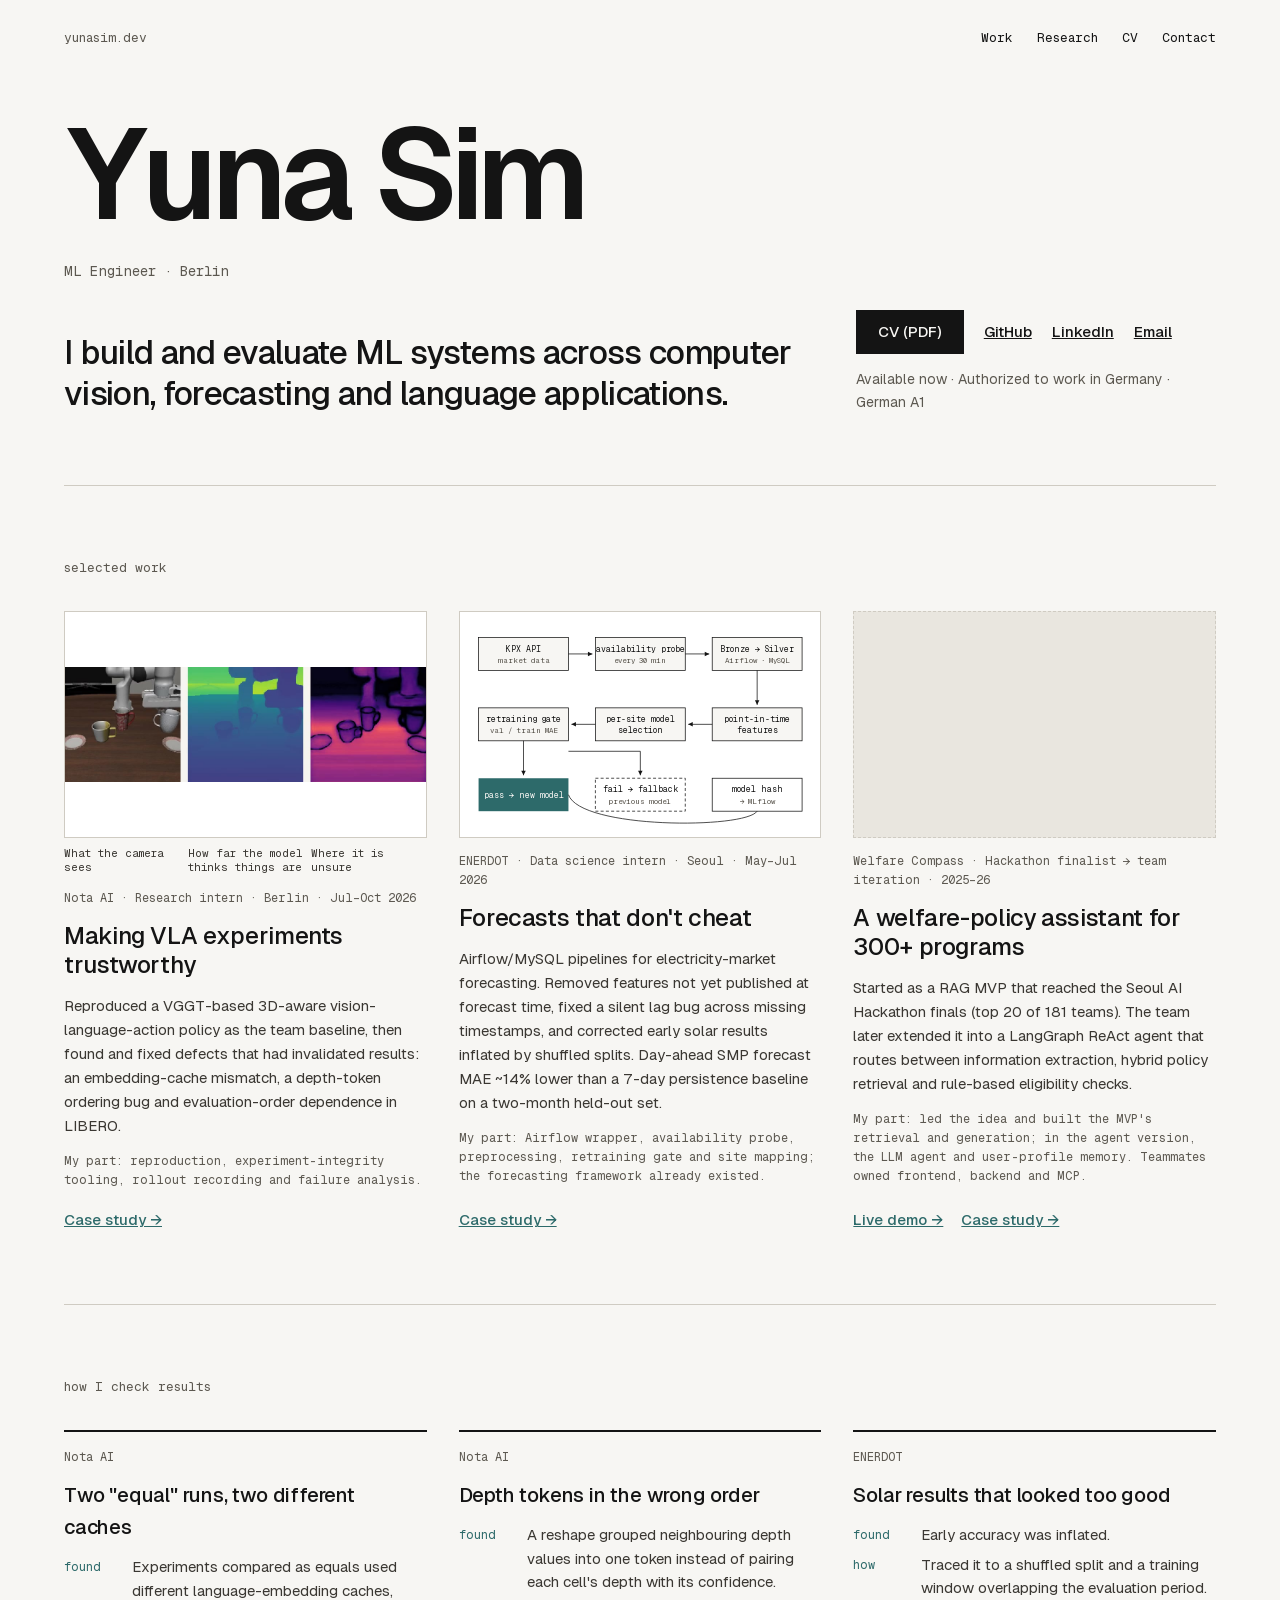
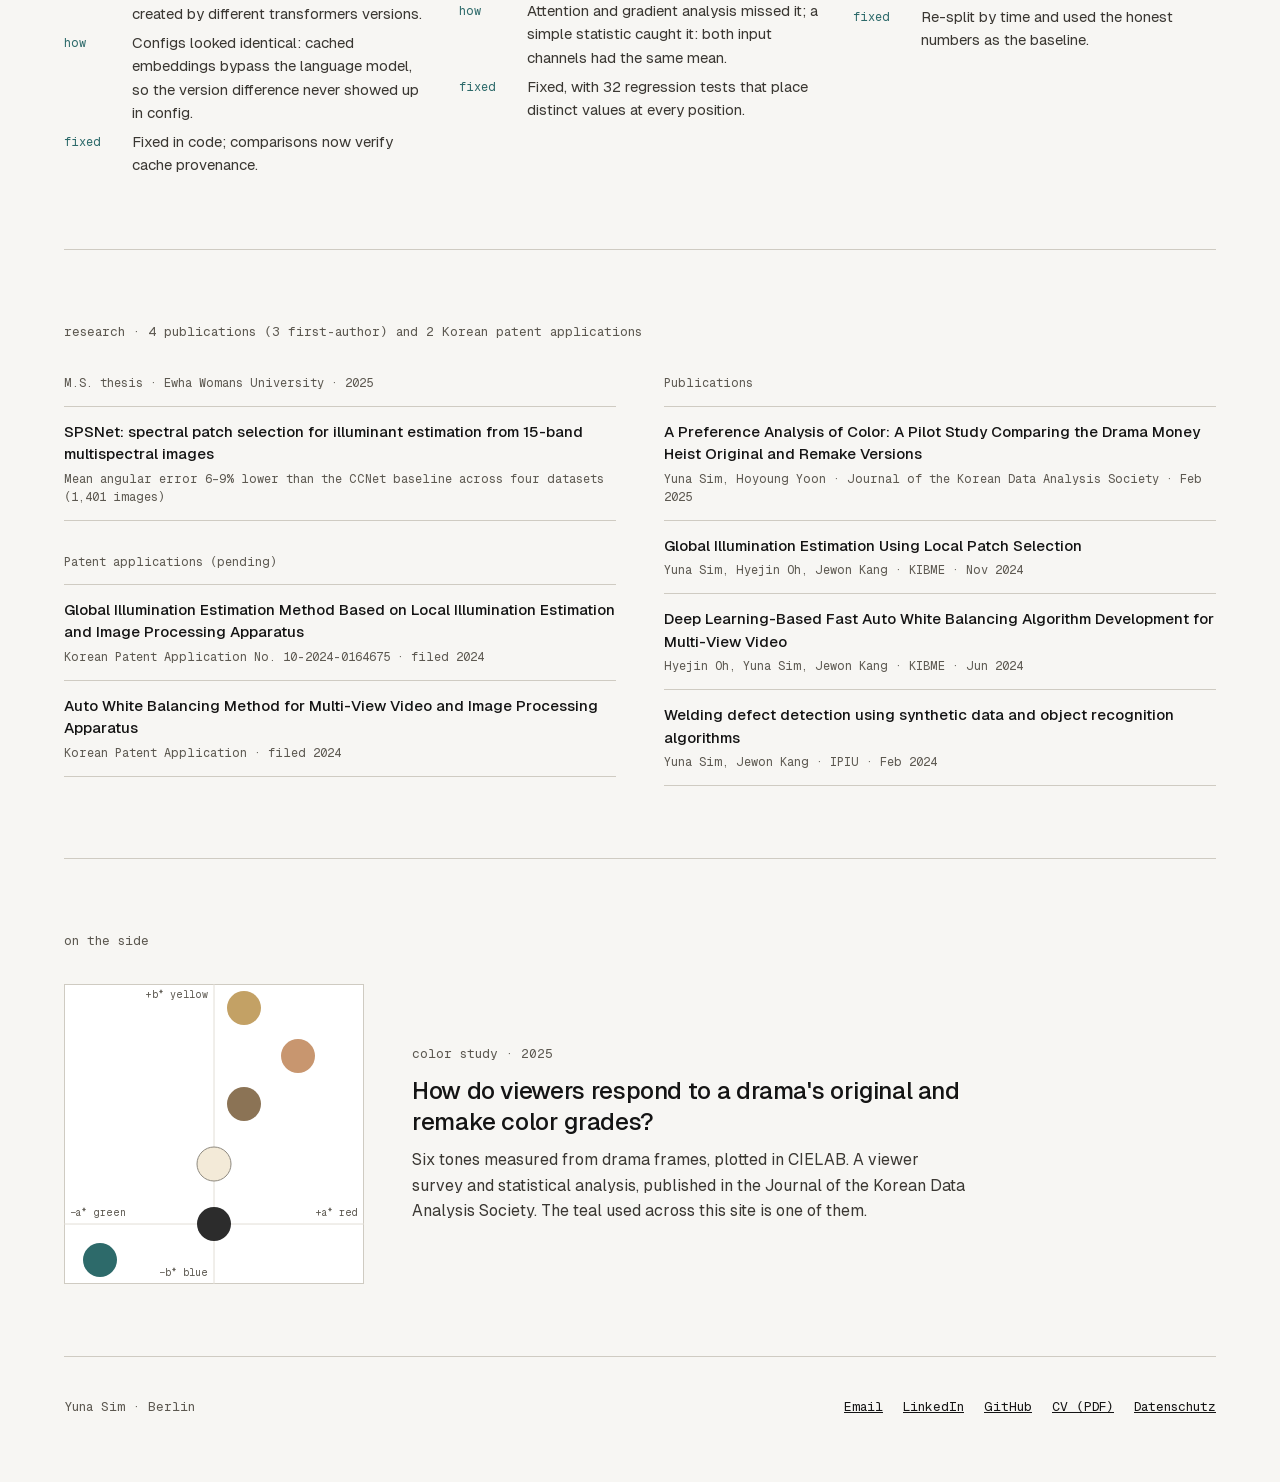
==== index.html @ d549349d "feat: redesign home page for ML Engineer positioning - Rebuild index.html from the design reference:" ====
<!doctype html>
<html lang="en">
<head>
<meta charset="utf-8">
<meta name="viewport" content="width=device-width, initial-scale=1">
<title>Yuna Sim · ML Engineer</title>
<meta name="description" content="Yuna Sim, ML Engineer in Berlin. I build and evaluate ML systems across computer vision, forecasting and language applications.">
<meta property="og:title" content="Yuna Sim · ML Engineer">
<meta property="og:description" content="I build and evaluate ML systems across computer vision, forecasting and language applications.">
<meta property="og:type" content="website">
<meta property="og:url" content="https://yunasim.dev/">
<link rel="stylesheet" href="assets/fonts.css">
<link rel="stylesheet" href="assets/site.css">
</head>
<body>
<div class="wrap">

<nav aria-label="Main">
  <span style="color:var(--muted)">yunasim.dev</span>
  <div class="links"><a href="#work">Work</a><a href="#research">Research</a><a href="#cv">CV</a><a href="#contact">Contact</a></div>
</nav>

<header class="hero">
  <h1>Yuna Sim</h1>
  <p class="role">ML Engineer · Berlin</p>
  <div class="hero-row">
    <p class="intro">I build and evaluate ML systems across computer vision, forecasting and language applications.</p>
    <div class="side">
      <div class="actions">
        <a class="btn" id="cv" href="assets/YunaSim_CV.pdf">CV (PDF)</a>
        <a href="https://github.com/yunaism">GitHub</a>
        <a href="https://www.linkedin.com/in/yunasim/">LinkedIn</a>
        <a href="mailto:syna02178@gmail.com">Email</a>
      </div>
      <p class="status">Available now · Authorized to work in Germany · German A1</p>
    </div>
  </div>
</header>

<section id="work" aria-labelledby="work-h">
  <h2 class="label" id="work-h">selected work</h2>
  <div class="tiles">

    <article class="tile">
      <div class="visual strip">
        <video src="images/nota/depth_strip.mp4" poster="images/nota/depth_strip.jpg" autoplay muted loop playsinline aria-label="A robot arm reaching toward mugs, shown as the camera image, the depth the model predicts, and where it is unsure."></video>
        <img class="poster-fallback" src="images/nota/depth_strip.jpg" alt="" style="display:none">
      </div>
      <div class="vcap" aria-hidden="true"><span>What the camera sees</span><span>How far the model thinks things are</span><span>Where it is unsure</span></div>
      <span class="meta">Nota AI · Research intern · Berlin · Jul–Oct 2026</span>
      <h3>Making VLA experiments trustworthy</h3>
      <p>Reproduced a VGGT-based 3D-aware vision-language-action policy as the team baseline, then found and fixed defects that had invalidated results: an embedding-cache mismatch, a depth-token ordering bug and evaluation-order dependence in LIBERO.</p>
      <span class="part">My part: reproduction, experiment-integrity tooling, rollout recording and failure analysis.</span>
      <div class="more"><a href="nota.html">Case study →</a></div>
    </article>

    <article class="tile">
      <div class="visual">
        <svg viewBox="0 0 480 300" role="img" aria-label="Pipeline: KPX API, availability probe every 30 minutes, Bronze and Silver layers, point-in-time features, per-site model selection, retraining gate, fallback to the previous model, model hash logged to MLflow." style="width:100%;height:100%">
          <rect width="480" height="300" fill="#FFFFFF"/>
          <g font-family="Geist Mono, monospace" font-size="11" fill="#141414">
            <g stroke="#141414" stroke-width="1" fill="#F7F6F3">
              <rect x="24" y="34" width="120" height="44"/>
              <rect x="180" y="34" width="120" height="44"/>
              <rect x="336" y="34" width="120" height="44"/>
              <rect x="336" y="128" width="120" height="44"/>
              <rect x="180" y="128" width="120" height="44"/>
              <rect x="24" y="128" width="120" height="44"/>
            </g>
            <rect x="24" y="222" width="120" height="44" fill="#2D6A6A"/>
            <rect x="180" y="222" width="120" height="44" fill="none" stroke="#141414" stroke-dasharray="4 3"/>
            <rect x="336" y="222" width="120" height="44" fill="none" stroke="#141414"/>
            <text x="84" y="53" text-anchor="middle">KPX API</text>
            <text x="84" y="68" text-anchor="middle" fill="#5C5850" font-size="10">market data</text>
            <text x="240" y="53" text-anchor="middle">availability probe</text>
            <text x="240" y="68" text-anchor="middle" fill="#5C5850" font-size="10">every 30 min</text>
            <text x="396" y="53" text-anchor="middle">Bronze → Silver</text>
            <text x="396" y="68" text-anchor="middle" fill="#5C5850" font-size="10">Airflow · MySQL</text>
            <text x="396" y="147" text-anchor="middle">point-in-time</text>
            <text x="396" y="162" text-anchor="middle">features</text>
            <text x="240" y="147" text-anchor="middle">per-site model</text>
            <text x="240" y="162" text-anchor="middle">selection</text>
            <text x="84" y="147" text-anchor="middle">retraining gate</text>
            <text x="84" y="162" text-anchor="middle" fill="#5C5850" font-size="10">val / train MAE</text>
            <text x="84" y="248" text-anchor="middle" fill="#F7F6F3">pass → new model</text>
            <text x="240" y="241" text-anchor="middle">fail → fallback</text>
            <text x="240" y="256" text-anchor="middle" fill="#5C5850" font-size="10">previous model</text>
            <text x="396" y="241" text-anchor="middle">model hash</text>
            <text x="396" y="256" text-anchor="middle" fill="#5C5850" font-size="10">→ MLflow</text>
            <g stroke="#141414" stroke-width="1" fill="none">
              <path d="M144 56 H176"/><path d="M300 56 H332"/><path d="M396 78 V124"/>
              <path d="M336 150 H304"/><path d="M180 150 H148"/>
              <path d="M84 172 V218"/><path d="M144 186 H240 V218"/><path d="M144 244 C 160 290, 380 290, 396 266"/>
            </g>
            <g fill="#141414">
              <path d="M176 56 l-6 -3 v6z"/><path d="M332 56 l-6 -3 v6z"/><path d="M396 124 l-3 -6 h6z"/>
              <path d="M304 150 l6 -3 v6z"/><path d="M148 150 l6 -3 v6z"/>
              <path d="M84 218 l-3 -6 h6z"/><path d="M240 218 l-3 -6 h6z"/>
            </g>
          </g>
        </svg>
      </div>
      <span class="meta">ENERDOT · Data science intern · Seoul · May–Jul 2026</span>
      <h3>Forecasts that don't cheat</h3>
      <p>Airflow/MySQL pipelines for electricity-market forecasting. Removed features not yet published at forecast time, fixed a silent lag bug across missing timestamps, and corrected early solar results inflated by shuffled splits. Day-ahead SMP forecast MAE ~14% lower than a 7-day persistence baseline on a two-month held-out set.</p>
      <span class="part">My part: Airflow wrapper, availability probe, preprocessing, retraining gate and site mapping; the forecasting framework already existed.</span>
      <div class="more"><a href="enerdot.html">Case study →</a></div>
    </article>

    <article class="tile">
      <div class="visual ph" aria-hidden="true"><!-- TODO(yuna): screenshot of the agent answering a question --></div>
      <span class="meta">Welfare Compass · Hackathon finalist → team iteration · 2025–26</span>
      <h3>A welfare-policy assistant for 300+ programs</h3>
      <p>Started as a RAG MVP that reached the Seoul AI Hackathon finals (top 20 of 181 teams). The team later extended it into a LangGraph ReAct agent that routes between information extraction, hybrid policy retrieval and rule-based eligibility checks.</p>
      <span class="part">My part: led the idea and built the MVP's retrieval and generation; in the agent version, the LLM agent and user-profile memory. Teammates owned frontend, backend and MCP.</span>
      <div class="more"><a href="https://welfare-compass-v2.vercel.app/">Live demo →</a><a href="welfare-compass.html">Case study →</a></div>
    </article>

  </div>
</section>

<section aria-labelledby="checks-h">
  <h2 class="label" id="checks-h">how I check results</h2>
  <div class="checks">
    <div class="check">
      <span class="where">Nota AI</span>
      <h3>Two "equal" runs, two different caches</h3>
      <dl><dt>found</dt><dd>Experiments compared as equals used different language-embedding caches, created by different transformers versions.</dd>
      <dt>how</dt><dd>Configs looked identical: cached embeddings bypass the language model, so the version difference never showed up in config.</dd>
      <dt>fixed</dt><dd>Fixed in code; comparisons now verify cache provenance.</dd></dl>
    </div>
    <div class="check">
      <span class="where">Nota AI</span>
      <h3>Depth tokens in the wrong order</h3>
      <dl><dt>found</dt><dd>A reshape grouped neighbouring depth values into one token instead of pairing each cell's depth with its confidence.</dd>
      <dt>how</dt><dd>Attention and gradient analysis missed it; a simple statistic caught it: both input channels had the same mean.</dd>
      <dt>fixed</dt><dd>Fixed, with 32 regression tests that place distinct values at every position.</dd></dl>
    </div>
    <div class="check">
      <span class="where">ENERDOT</span>
      <h3>Solar results that looked too good</h3>
      <dl><dt>found</dt><dd>Early accuracy was inflated.</dd>
      <dt>how</dt><dd>Traced it to a shuffled split and a training window overlapping the evaluation period.</dd>
      <dt>fixed</dt><dd>Re-split by time and used the honest numbers as the baseline.</dd></dl>
    </div>
  </div>
</section>

<section id="research" aria-labelledby="research-h">
  <h2 class="label" id="research-h">research · 4 publications (3 first-author) and 2 Korean patent applications</h2>
  <div class="research">
    <div>
      <h3>M.S. thesis · Ewha Womans University · 2025</h3>
      <ul>
        <li><span class="t">SPSNet: spectral patch selection for illuminant estimation from 15-band multispectral images</span><span class="s">Mean angular error 6–9% lower than the CCNet baseline across four datasets (1,401 images)</span></li>
      </ul>
      <h3 style="margin-top:32px">Patent applications (pending)</h3>
      <ul>
        <li><span class="t">Global Illumination Estimation Method Based on Local Illumination Estimation and Image Processing Apparatus</span><span class="s">Korean Patent Application No. 10-2024-0164675 · filed 2024</span></li>
        <li><span class="t">Auto White Balancing Method for Multi-View Video and Image Processing Apparatus</span><span class="s">Korean Patent Application · filed 2024</span></li>
      </ul>
    </div>
    <div>
      <h3>Publications</h3>
      <ul>
        <li><span class="t">A Preference Analysis of Color: A Pilot Study Comparing the Drama Money Heist Original and Remake Versions</span><span class="s">Yuna Sim, Hoyoung Yoon · Journal of the Korean Data Analysis Society · Feb 2025</span></li>
        <li><span class="t">Global Illumination Estimation Using Local Patch Selection</span><span class="s">Yuna Sim, Hyejin Oh, Jewon Kang · KIBME · Nov 2024</span></li>
        <li><span class="t">Deep Learning-Based Fast Auto White Balancing Algorithm Development for Multi-View Video</span><span class="s">Hyejin Oh, Yuna Sim, Jewon Kang · KIBME · Jun 2024</span></li>
        <li><span class="t">Welding defect detection using synthetic data and object recognition algorithms</span><span class="s">Yuna Sim, Jewon Kang · IPIU · Feb 2024</span></li>
      </ul>
    </div>
  </div>
</section>

<section id="color-study" aria-labelledby="side-h">
  <h2 class="label" id="side-h">on the side</h2>
  <div class="side-study">
    <svg viewBox="0 0 300 300" role="img" aria-label="Six tones measured from drama frames plotted in the CIELAB a-star b-star plane: five warm tones in the upper right, one teal alone in the lower left.">
      <rect x="0.5" y="0.5" width="299" height="299" fill="#FFFFFF" stroke="#CFCBC2"/>
      <line x1="150" y1="0" x2="150" y2="300" stroke="#E2DED6"/><line x1="0" y1="240" x2="300" y2="240" stroke="#E2DED6"/>
      <g font-family="Geist Mono, monospace" font-size="10" fill="#5C5850">
        <text x="294" y="232" text-anchor="end">+a* red</text><text x="6" y="232">−a* green</text>
        <text x="144" y="14" text-anchor="end">+b* yellow</text><text x="144" y="292" text-anchor="end">−b* blue</text>
      </g>
      <circle cx="234" cy="72" r="17" fill="#C8966F"/>
      <circle cx="180" cy="24" r="17" fill="#C3A165"/>
      <circle cx="180" cy="120" r="17" fill="#8B7355"/>
      <circle cx="150" cy="180" r="17" fill="#F3EAD8" stroke="#8F8A80"/>
      <circle cx="150" cy="240" r="17" fill="#2C2C2C"/>
      <circle cx="36" cy="276" r="17" fill="#2D6A6A"/>
    </svg>
    <div class="txt">
      <span class="label">color study · 2025</span>
      <p class="q">How do viewers respond to a drama's original and remake color grades?</p>
      <p style="color:var(--text-2)">Six tones measured from drama frames, plotted in CIELAB. A viewer survey and statistical analysis, published in the Journal of the Korean Data Analysis Society. The teal used across this site is one of them.</p>
    </div>
  </div>
</section>

<footer id="contact">
  <span>Yuna Sim · Berlin</span>
  <div class="links">
    <a href="mailto:syna02178@gmail.com">Email</a><a href="https://www.linkedin.com/in/yunasim/">LinkedIn</a><a href="https://github.com/yunaism">GitHub</a><a href="assets/YunaSim_CV.pdf">CV (PDF)</a><a href="datenschutz.html">Datenschutz</a>
  </div>
</footer>

</div>
</body>
</html>
---- assets/fonts.css ----
/* Geist and Geist Mono, self-hosted (SIL Open Font License 1.1, see fonts/OFL.txt).
   Source: npm package geist@1.3.1. No requests to third-party font CDNs. */
@font-face{
  font-family:'Geist';
  src:url('fonts/Geist-Variable.woff2') format('woff2');
  font-weight:100 900;
  font-style:normal;
  font-display:swap;
}
@font-face{
  font-family:'Geist Mono';
  src:url('fonts/GeistMono-Variable.woff2') format('woff2');
  font-weight:100 900;
  font-style:normal;
  font-display:swap;
}
---- assets/site.css ----
/* yunasim.dev: shared styles (layout follows design/reference.html). No external requests. */
:root{
  --bg:#F7F6F3; --text:#141414; --text-2:#3A3732; --muted:#5C5850; --rule:#CFCBC2; --accent:#2D6A6A; --panel:#FFFFFF; --placeholder:#E9E6DF;
  --pad:clamp(20px,5vw,80px); --sans:'Geist',system-ui,sans-serif; --mono:'Geist Mono',ui-monospace,monospace;
}
*{box-sizing:border-box}
html{-webkit-text-size-adjust:100%}
body{margin:0;background:var(--bg);color:var(--text);font-family:var(--sans);font-size:16px;line-height:1.6}
a{color:var(--text)} a:hover{color:var(--accent)}
.wrap{max-width:1360px;margin:0 auto;padding:0 var(--pad)}
.mono{font-family:var(--mono)}
.label{font-family:var(--mono);font-size:13px;font-weight:400;color:var(--muted);margin:0}

/* nav */
nav{display:flex;flex-wrap:wrap;justify-content:space-between;align-items:center;gap:16px;padding:28px 0;font-family:var(--mono);font-size:13px}
nav .links{display:flex;flex-wrap:wrap;gap:24px}
nav a{text-decoration:none}

/* hero */
.hero{padding:40px 0 72px;display:flex;flex-direction:column;gap:28px}
.hero h1{margin:0;font-size:clamp(72px,10vw,152px);line-height:.9;font-weight:600;letter-spacing:-.05em}
.hero .role{font-family:var(--mono);font-size:14px;color:var(--muted);margin:0}
.hero-row{display:flex;flex-wrap:wrap;align-items:flex-end;justify-content:space-between;gap:32px}
.hero .intro{flex:999 1 520px;max-width:820px;margin:0;font-size:clamp(24px,2.6vw,36px);line-height:1.22;font-weight:500;letter-spacing:-.02em}
.hero .side{flex:1 1 360px;display:flex;flex-direction:column;gap:14px}
.actions{display:flex;flex-wrap:wrap;align-items:center;gap:20px}
.btn{display:inline-flex;align-items:center;min-height:44px;padding:0 22px;background:var(--text);color:var(--bg);text-decoration:none;font-weight:500;font-size:15px}
.btn:hover{background:var(--accent);color:var(--bg)}
.actions a:not(.btn){font-size:15px;font-weight:500}
.status{margin:0;font-size:14px;color:var(--muted)}
.todo{background:#FFF3C4;color:#5A4A00;padding:0 4px;font-family:var(--mono);font-size:.85em}

/* sections */
section{padding:72px 0;border-top:1px solid var(--rule)}
section > .label{margin-bottom:32px}

/* tiles */
.tiles{display:grid;grid-template-columns:repeat(3,minmax(0,1fr));gap:32px}
.tile{display:flex;flex-direction:column;gap:14px;min-width:0}
.tile .visual{width:100%;aspect-ratio:16/10;background:var(--panel);border:1px solid var(--rule);overflow:hidden;display:flex;align-items:center;justify-content:center}
.tile .visual video,.tile .visual img{width:100%;height:100%;object-fit:contain;display:block;background:#FFFFFF}
.tile .visual.ph{background:var(--placeholder);border-style:dashed;padding:20px;text-align:center;font-family:var(--mono);font-size:12px;color:var(--text-2)}
.vcap{display:grid;grid-template-columns:repeat(3,minmax(0,1fr));gap:8px;font-family:var(--mono);font-size:11px;line-height:1.35;color:var(--text-2);margin-top:-6px}
.tile .meta{font-family:var(--mono);font-size:12px;color:var(--muted)}
.tile h3{margin:0;font-size:24px;line-height:1.2;font-weight:500;letter-spacing:-.015em}
.tile p{margin:0;font-size:15px;line-height:1.6;color:var(--text-2)}
.tile .part{font-family:var(--mono);font-size:12px;line-height:1.6;color:var(--muted)}
.tile .more{display:flex;flex-wrap:wrap;gap:18px;margin-top:auto;padding-top:4px}
.tile .more a{color:var(--accent);font-weight:500;font-size:15px}

/* checks */
.checks{display:grid;grid-template-columns:repeat(3,minmax(0,1fr));gap:32px;counter-reset:c}
.check{display:flex;flex-direction:column;gap:12px;border-top:2px solid var(--text);padding-top:16px}
.check h3{margin:0;font-size:20px;font-weight:500;letter-spacing:-.01em}
.check .where{font-family:var(--mono);font-size:12px;color:var(--muted)}
.check dl{margin:0;display:grid;grid-template-columns:56px 1fr;gap:6px 12px;font-size:15px;line-height:1.55}
.check dt{font-family:var(--mono);font-size:12px;color:var(--accent);padding-top:3px}
.check dd{margin:0;color:var(--text-2)}

/* research */
.research{display:grid;grid-template-columns:minmax(0,1fr) minmax(0,1fr);gap:48px}
.research h3{margin:0 0 12px;font-family:var(--mono);font-size:12px;font-weight:400;color:var(--muted)}
.research ul{margin:0;padding:0;list-style:none}
.research li{padding:14px 0;border-top:1px solid var(--rule);font-size:15px;line-height:1.5}
.research li:last-child{border-bottom:1px solid var(--rule)}
.research li .t{display:block;font-weight:500;color:var(--text)}
.research li .s{display:block;font-family:var(--mono);font-size:12px;color:var(--muted);margin-top:4px}

/* side */
.side-study{display:flex;flex-wrap:wrap;align-items:center;gap:48px}
.side-study svg{flex:0 1 300px;width:100%;max-width:300px;height:auto}
.side-study .txt{flex:1 1 320px;max-width:560px;display:flex;flex-direction:column;gap:10px}
.side-study .txt p{margin:0}
.side-study .q{font-size:24px;line-height:1.3;font-weight:500;letter-spacing:-.015em}

footer{border-top:1px solid var(--rule);padding:40px 0 64px;display:flex;flex-wrap:wrap;justify-content:space-between;gap:20px;font-family:var(--mono);font-size:13px;color:var(--muted)}
footer .links{display:flex;flex-wrap:wrap;gap:20px}

@media (max-width:1000px){
  .tiles,.checks{grid-template-columns:minmax(0,1fr)}
  .research{grid-template-columns:minmax(0,1fr)}
  .tile .visual{aspect-ratio:16/9}
  .tile .visual.strip{aspect-ratio:1000/320}
}
@media (prefers-reduced-motion:reduce){ video{display:none} .poster-fallback{display:block!important} }

/* Long-form pages (case studies, legal). Same tokens, single text column. */
.article{max-width:760px;padding:40px 0 72px}
.article h1{margin:0 0 16px;font-size:clamp(40px,6vw,72px);line-height:.98;font-weight:600;letter-spacing:-.04em}
.article .meta{font-family:var(--mono);font-size:13px;color:var(--muted);margin:0 0 24px}
.article .lede{font-size:clamp(20px,2.2vw,26px);line-height:1.3;font-weight:500;letter-spacing:-.015em;margin:0 0 16px}
.article h2{margin:56px 0 14px;font-family:var(--mono);font-size:13px;font-weight:400;color:var(--muted)}
.article p,.article li{color:var(--text-2);font-size:16px}
.article p{margin:0 0 14px}
.article ul{margin:0 0 14px;padding-left:1.2em}
.article li{margin-bottom:8px}
.article .part{font-family:var(--mono);font-size:13px;color:var(--muted)}
.article a{color:var(--accent)}
.article figure{margin:32px 0}
.article figure img,.article figure video{width:100%;height:auto;display:block;background:#FFFFFF;border:1px solid var(--rule)}
.article figcaption{font-family:var(--mono);font-size:12px;color:var(--muted);margin-top:8px}
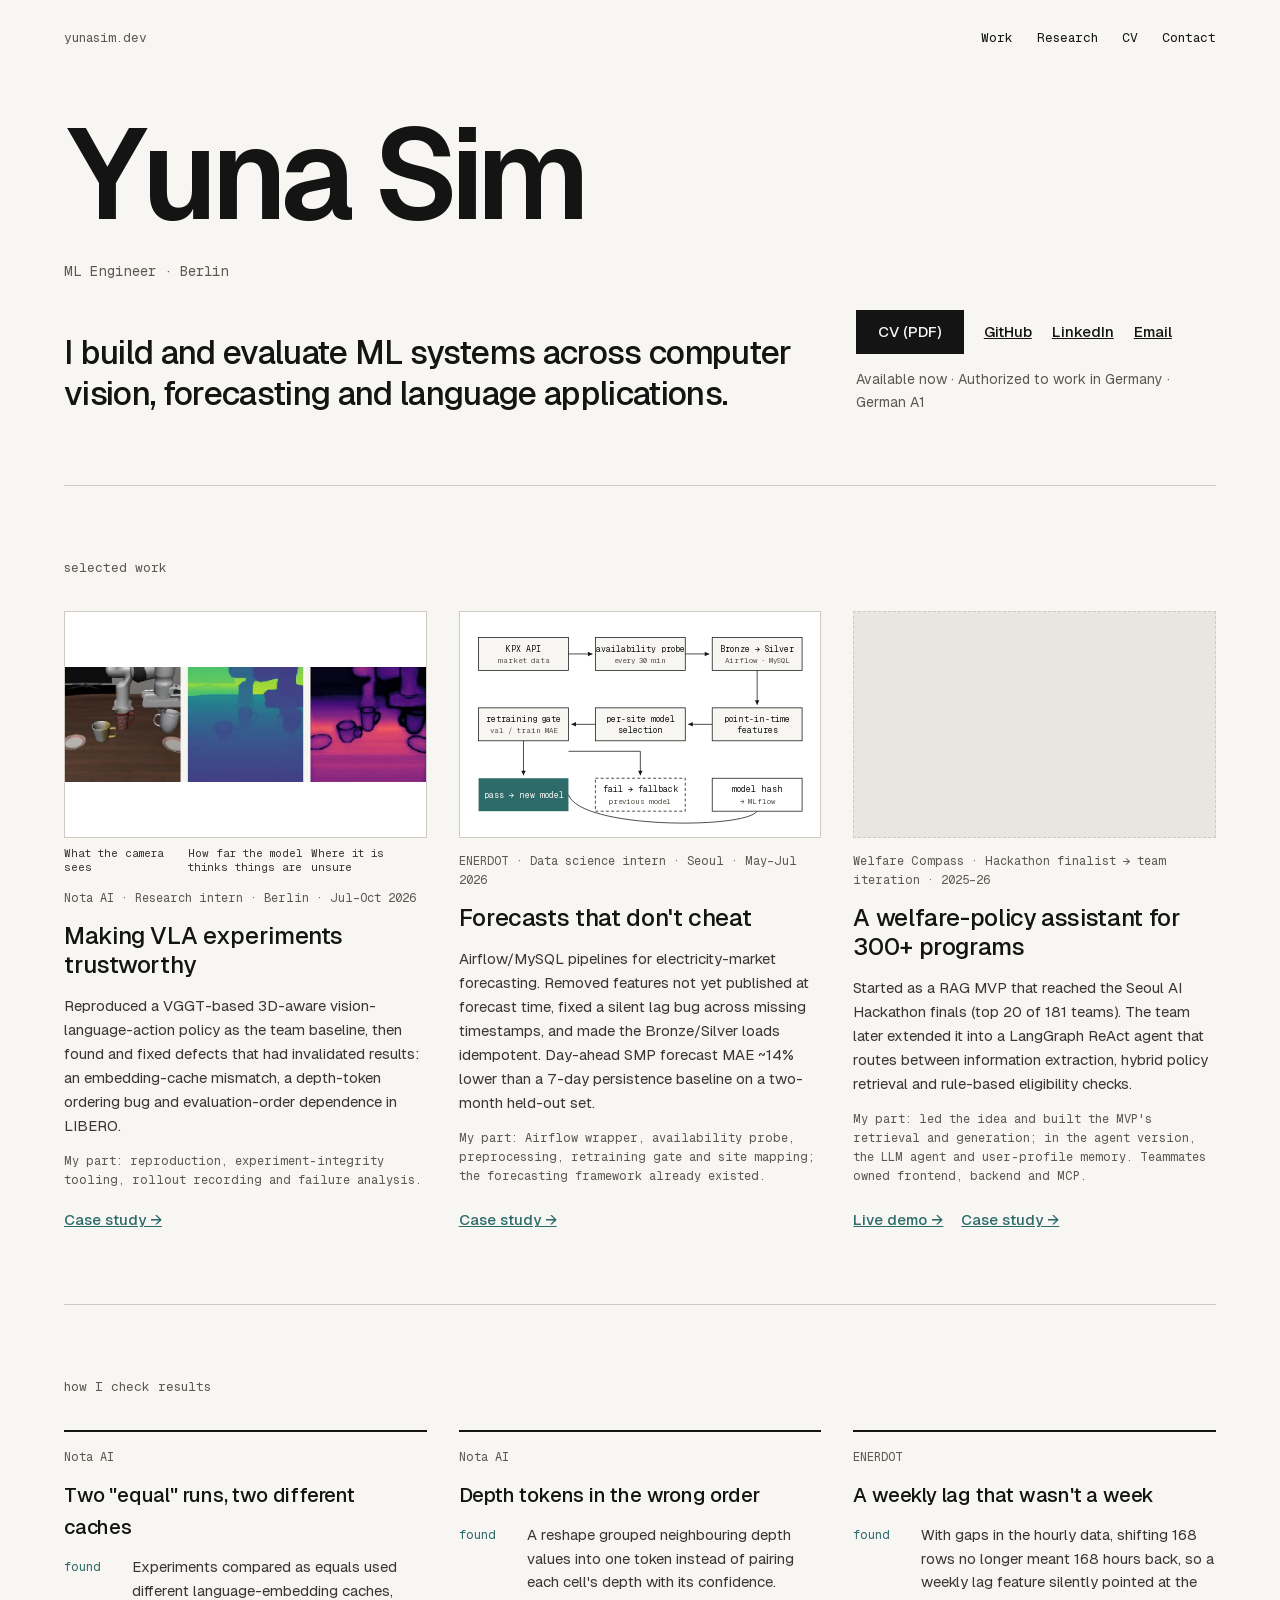
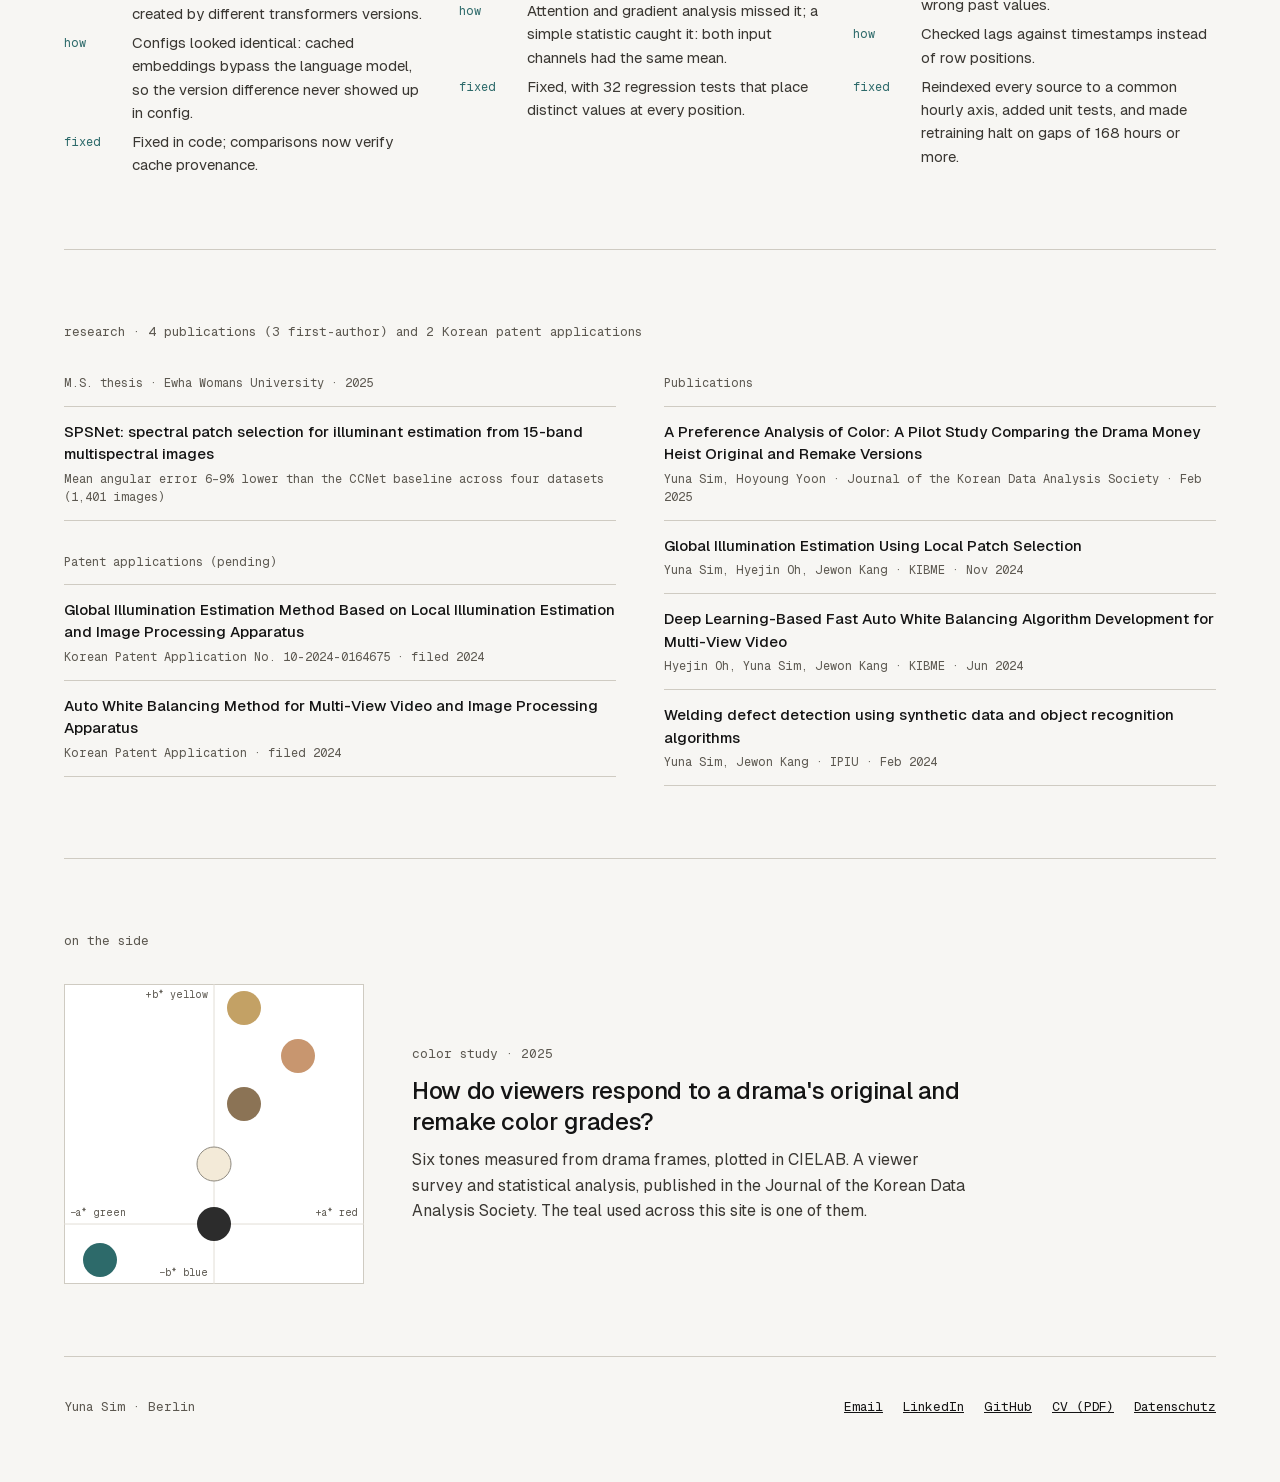
==== commit 4a167385: "fix: align ENERDOT copy with source reports - Correct solar model selection: candidates were LightGB" ====
--- a/index.html
+++ b/index.html
@@ -102,7 +102,7 @@
       </div>
       <span class="meta">ENERDOT · Data science intern · Seoul · May–Jul 2026</span>
       <h3>Forecasts that don't cheat</h3>
-      <p>Airflow/MySQL pipelines for electricity-market forecasting. Removed features not yet published at forecast time, fixed a silent lag bug across missing timestamps, and corrected early solar results inflated by shuffled splits. Day-ahead SMP forecast MAE ~14% lower than a 7-day persistence baseline on a two-month held-out set.</p>
+      <p>Airflow/MySQL pipelines for electricity-market forecasting. Removed features not yet published at forecast time, fixed a silent lag bug across missing timestamps, and made the Bronze/Silver loads idempotent. Day-ahead SMP forecast MAE ~14% lower than a 7-day persistence baseline on a two-month held-out set.</p>
       <span class="part">My part: Airflow wrapper, availability probe, preprocessing, retraining gate and site mapping; the forecasting framework already existed.</span>
       <div class="more"><a href="enerdot.html">Case study →</a></div>
     </article>
@@ -138,10 +138,10 @@
     </div>
     <div class="check">
       <span class="where">ENERDOT</span>
-      <h3>Solar results that looked too good</h3>
-      <dl><dt>found</dt><dd>Early accuracy was inflated.</dd>
-      <dt>how</dt><dd>Traced it to a shuffled split and a training window overlapping the evaluation period.</dd>
-      <dt>fixed</dt><dd>Re-split by time and used the honest numbers as the baseline.</dd></dl>
+      <h3>A weekly lag that wasn't a week</h3>
+      <dl><dt>found</dt><dd>With gaps in the hourly data, shifting 168 rows no longer meant 168 hours back, so a weekly lag feature silently pointed at the wrong past values.</dd>
+      <dt>how</dt><dd>Checked lags against timestamps instead of row positions.</dd>
+      <dt>fixed</dt><dd>Reindexed every source to a common hourly axis, added unit tests, and made retraining halt on gaps of 168 hours or more.</dd></dl>
     </div>
   </div>
 </section>
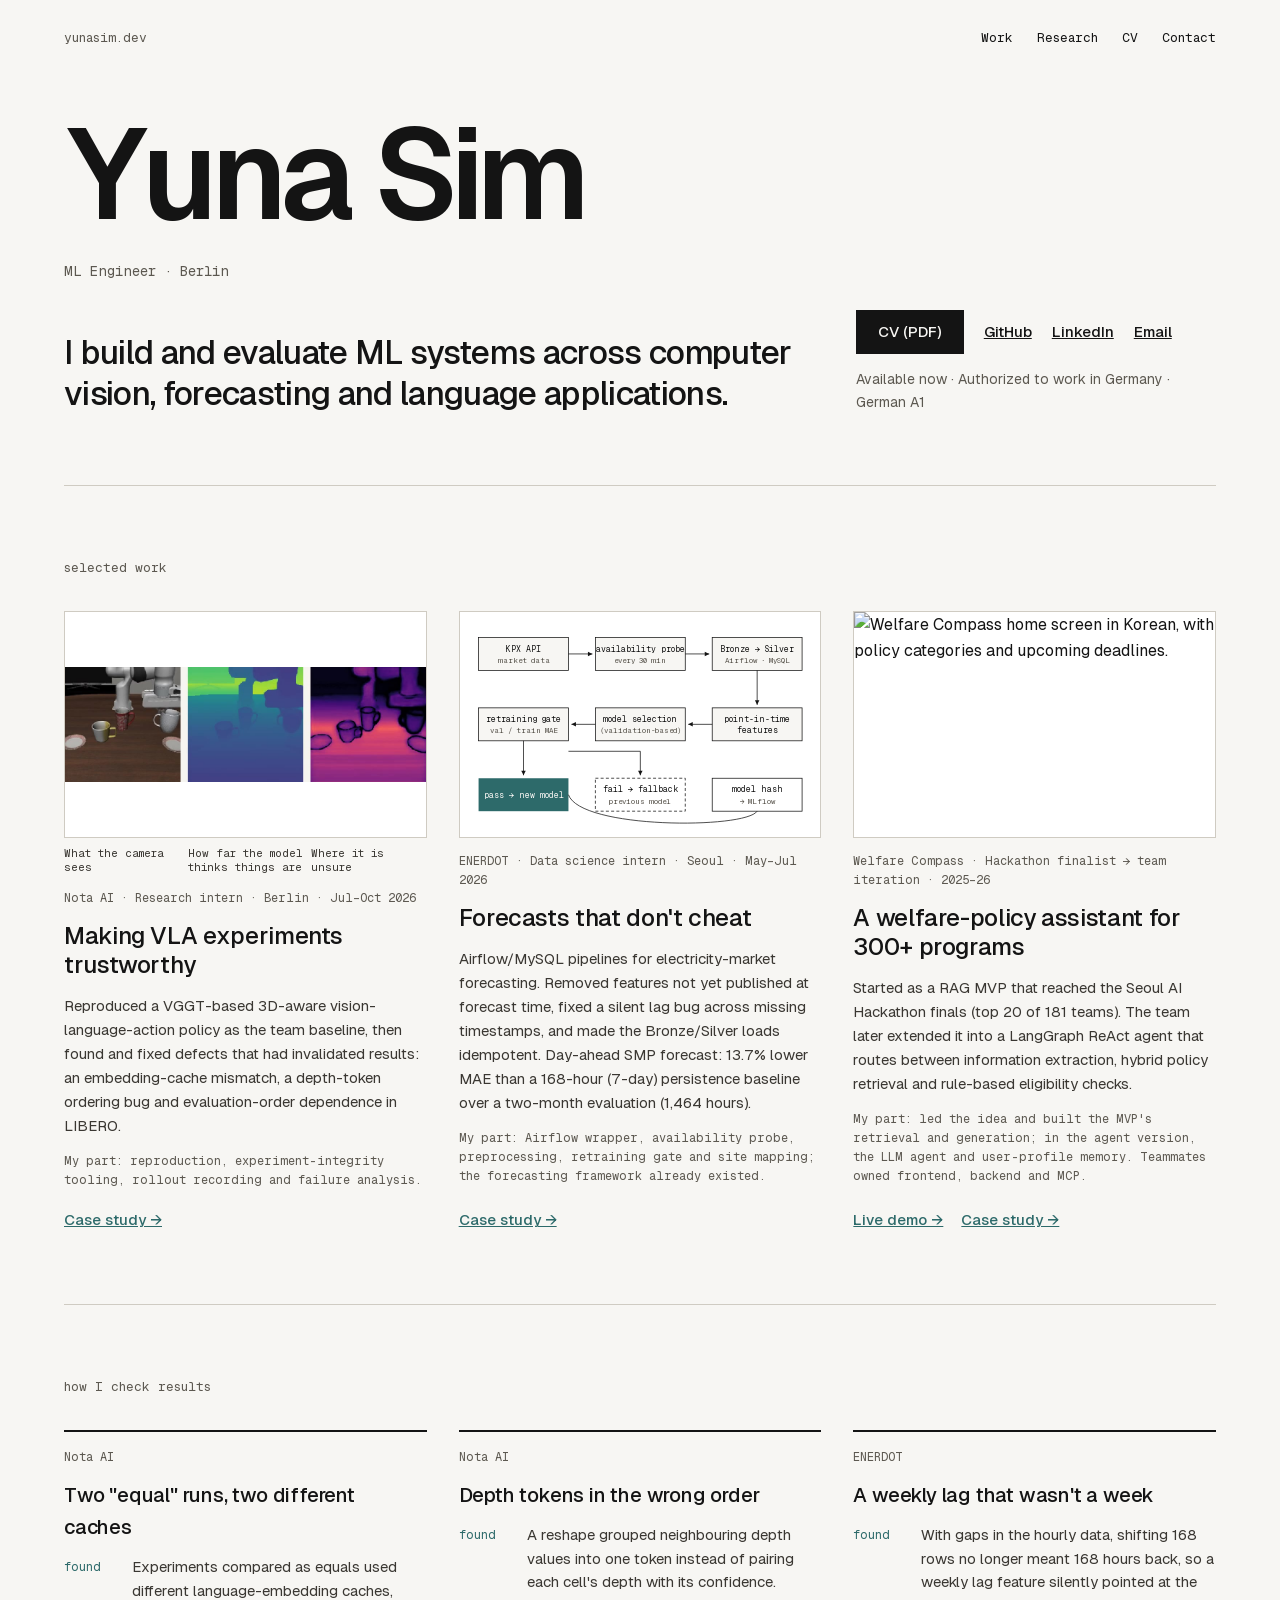
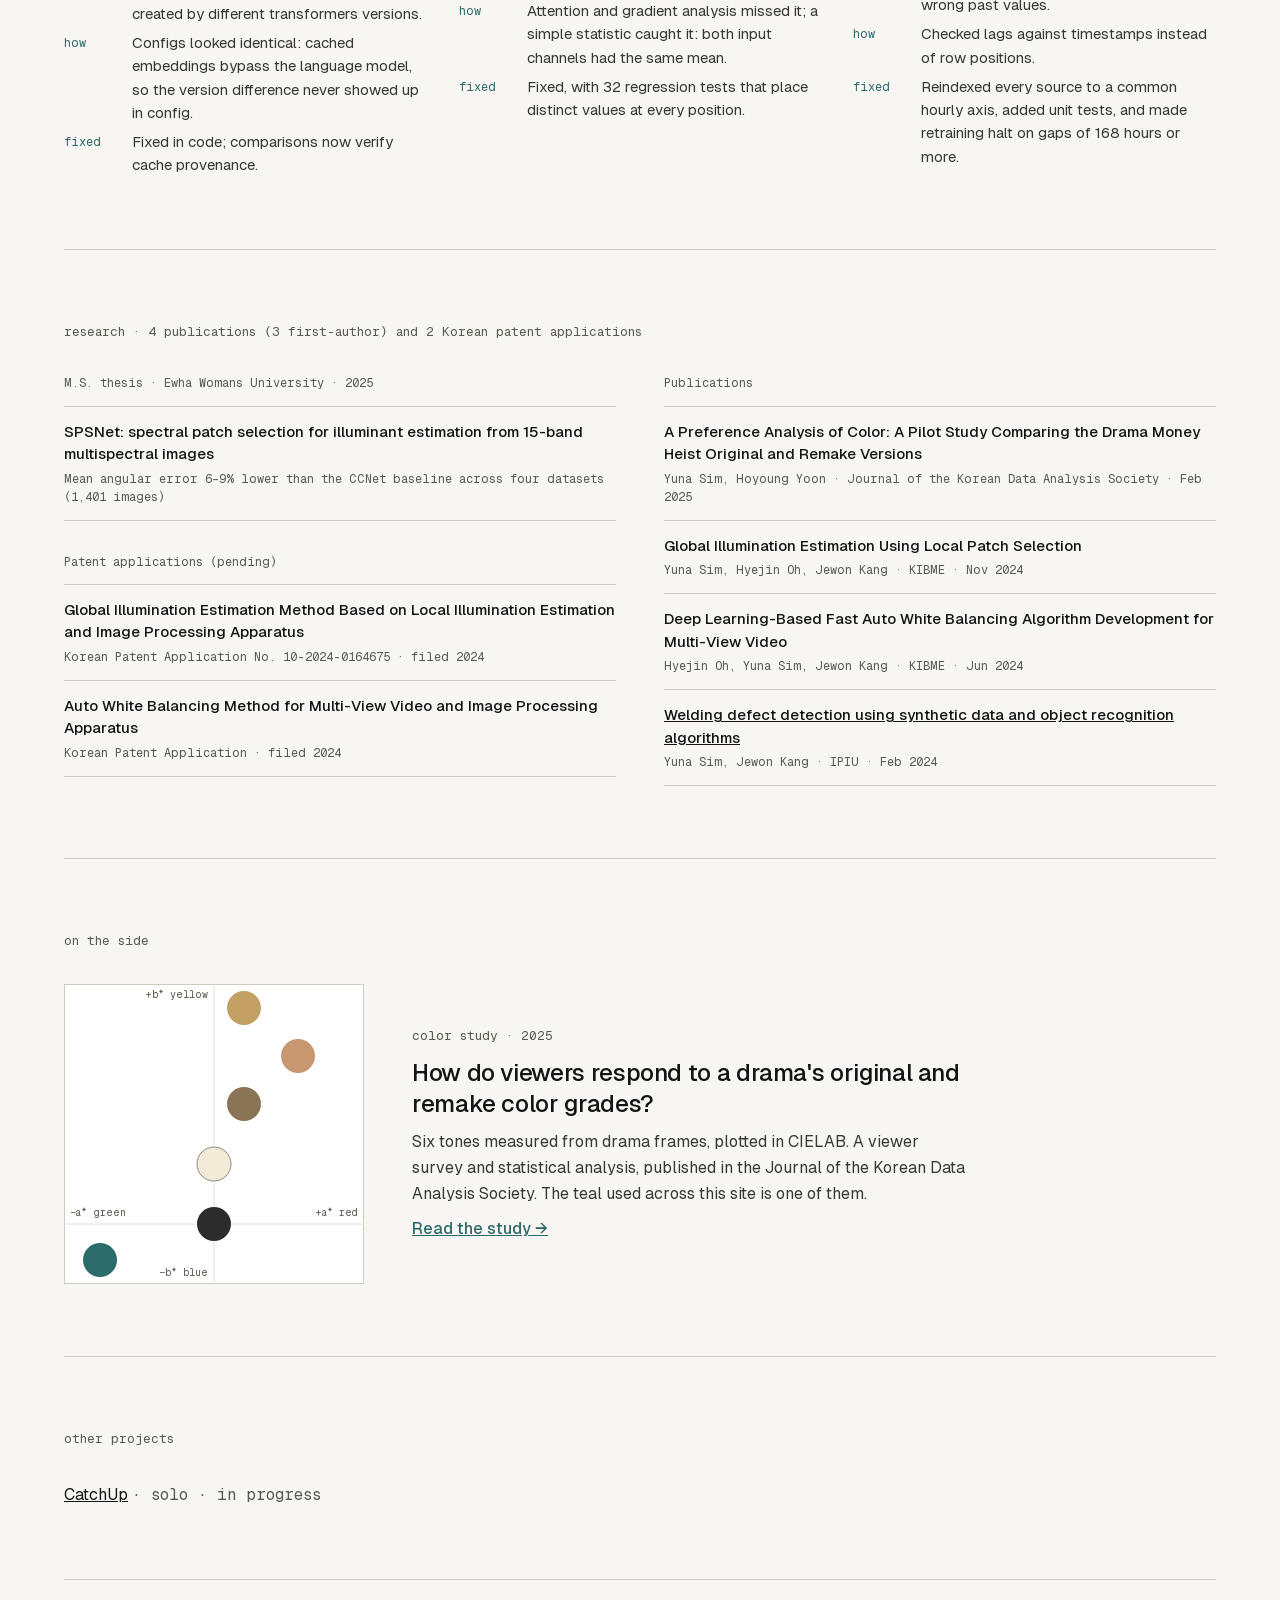
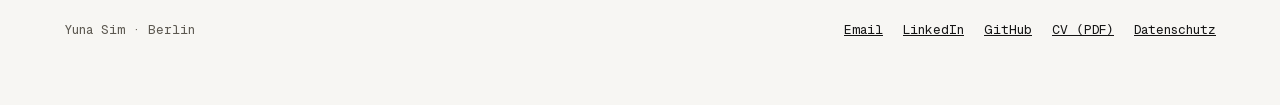
==== commit 71be0284: "content: link restored case studies from home, update ENERDOT figures - Welfare tile: use the phase " ====
--- a/index.html
+++ b/index.html
@@ -56,7 +56,7 @@
 
     <article class="tile">
       <div class="visual">
-        <svg viewBox="0 0 480 300" role="img" aria-label="Pipeline: KPX API, availability probe every 30 minutes, Bronze and Silver layers, point-in-time features, per-site model selection, retraining gate, fallback to the previous model, model hash logged to MLflow." style="width:100%;height:100%">
+        <svg viewBox="0 0 480 300" role="img" aria-label="Pipeline: KPX API, availability probe every 30 minutes, Bronze and Silver layers, point-in-time features, validation-based model selection, retraining gate, fallback to the previous model, model hash logged to MLflow." style="width:100%;height:100%">
           <rect width="480" height="300" fill="#FFFFFF"/>
           <g font-family="Geist Mono, monospace" font-size="11" fill="#141414">
             <g stroke="#141414" stroke-width="1" fill="#F7F6F3">
@@ -78,8 +78,8 @@
             <text x="396" y="68" text-anchor="middle" fill="#5C5850" font-size="10">Airflow · MySQL</text>
             <text x="396" y="147" text-anchor="middle">point-in-time</text>
             <text x="396" y="162" text-anchor="middle">features</text>
-            <text x="240" y="147" text-anchor="middle">per-site model</text>
-            <text x="240" y="162" text-anchor="middle">selection</text>
+            <text x="240" y="147" text-anchor="middle">model selection</text>
+            <text x="240" y="162" text-anchor="middle" fill="#5C5850" font-size="10">(validation-based)</text>
             <text x="84" y="147" text-anchor="middle">retraining gate</text>
             <text x="84" y="162" text-anchor="middle" fill="#5C5850" font-size="10">val / train MAE</text>
             <text x="84" y="248" text-anchor="middle" fill="#F7F6F3">pass → new model</text>
@@ -102,13 +102,13 @@
       </div>
       <span class="meta">ENERDOT · Data science intern · Seoul · May–Jul 2026</span>
       <h3>Forecasts that don't cheat</h3>
-      <p>Airflow/MySQL pipelines for electricity-market forecasting. Removed features not yet published at forecast time, fixed a silent lag bug across missing timestamps, and made the Bronze/Silver loads idempotent. Day-ahead SMP forecast MAE ~14% lower than a 7-day persistence baseline on a two-month held-out set.</p>
+      <p>Airflow/MySQL pipelines for electricity-market forecasting. Removed features not yet published at forecast time, fixed a silent lag bug across missing timestamps, and made the Bronze/Silver loads idempotent. Day-ahead SMP forecast: 13.7% lower MAE than a 168-hour (7-day) persistence baseline over a two-month evaluation (1,464 hours).</p>
       <span class="part">My part: Airflow wrapper, availability probe, preprocessing, retraining gate and site mapping; the forecasting framework already existed.</span>
       <div class="more"><a href="enerdot.html">Case study →</a></div>
     </article>
 
     <article class="tile">
-      <div class="visual ph" aria-hidden="true"><!-- TODO(yuna): screenshot of the agent answering a question --></div>
+      <div class="visual"><img class="shot" src="images/welfare-compass-v2-main.png" alt="Welfare Compass home screen in Korean, with policy categories and upcoming deadlines." loading="lazy" width="2278" height="1596"></div>
       <span class="meta">Welfare Compass · Hackathon finalist → team iteration · 2025–26</span>
       <h3>A welfare-policy assistant for 300+ programs</h3>
       <p>Started as a RAG MVP that reached the Seoul AI Hackathon finals (top 20 of 181 teams). The team later extended it into a LangGraph ReAct agent that routes between information extraction, hybrid policy retrieval and rule-based eligibility checks.</p>
@@ -166,7 +166,7 @@
         <li><span class="t">A Preference Analysis of Color: A Pilot Study Comparing the Drama Money Heist Original and Remake Versions</span><span class="s">Yuna Sim, Hoyoung Yoon · Journal of the Korean Data Analysis Society · Feb 2025</span></li>
         <li><span class="t">Global Illumination Estimation Using Local Patch Selection</span><span class="s">Yuna Sim, Hyejin Oh, Jewon Kang · KIBME · Nov 2024</span></li>
         <li><span class="t">Deep Learning-Based Fast Auto White Balancing Algorithm Development for Multi-View Video</span><span class="s">Hyejin Oh, Yuna Sim, Jewon Kang · KIBME · Jun 2024</span></li>
-        <li><span class="t">Welding defect detection using synthetic data and object recognition algorithms</span><span class="s">Yuna Sim, Jewon Kang · IPIU · Feb 2024</span></li>
+        <li><a class="t" href="welding.html">Welding defect detection using synthetic data and object recognition algorithms</a><span class="s">Yuna Sim, Jewon Kang · IPIU · Feb 2024</span></li>
       </ul>
     </div>
   </div>
@@ -193,8 +193,14 @@
       <span class="label">color study · 2025</span>
       <p class="q">How do viewers respond to a drama's original and remake color grades?</p>
       <p style="color:var(--text-2)">Six tones measured from drama frames, plotted in CIELAB. A viewer survey and statistical analysis, published in the Journal of the Korean Data Analysis Society. The teal used across this site is one of them.</p>
-    </div>
-  </div>
+      <p><a href="drama-color.html" style="color:var(--accent);font-weight:500">Read the study →</a></p>
+    </div>
+  </div>
+</section>
+
+<section id="other" aria-labelledby="other-h">
+  <h2 class="label" id="other-h">other projects</h2>
+  <p style="margin:0"><a href="https://github.com/yunaism/catchup">CatchUp</a> <span class="mono" style="color:var(--muted)">· solo · in progress</span></p>
 </section>
 
 <footer id="contact">
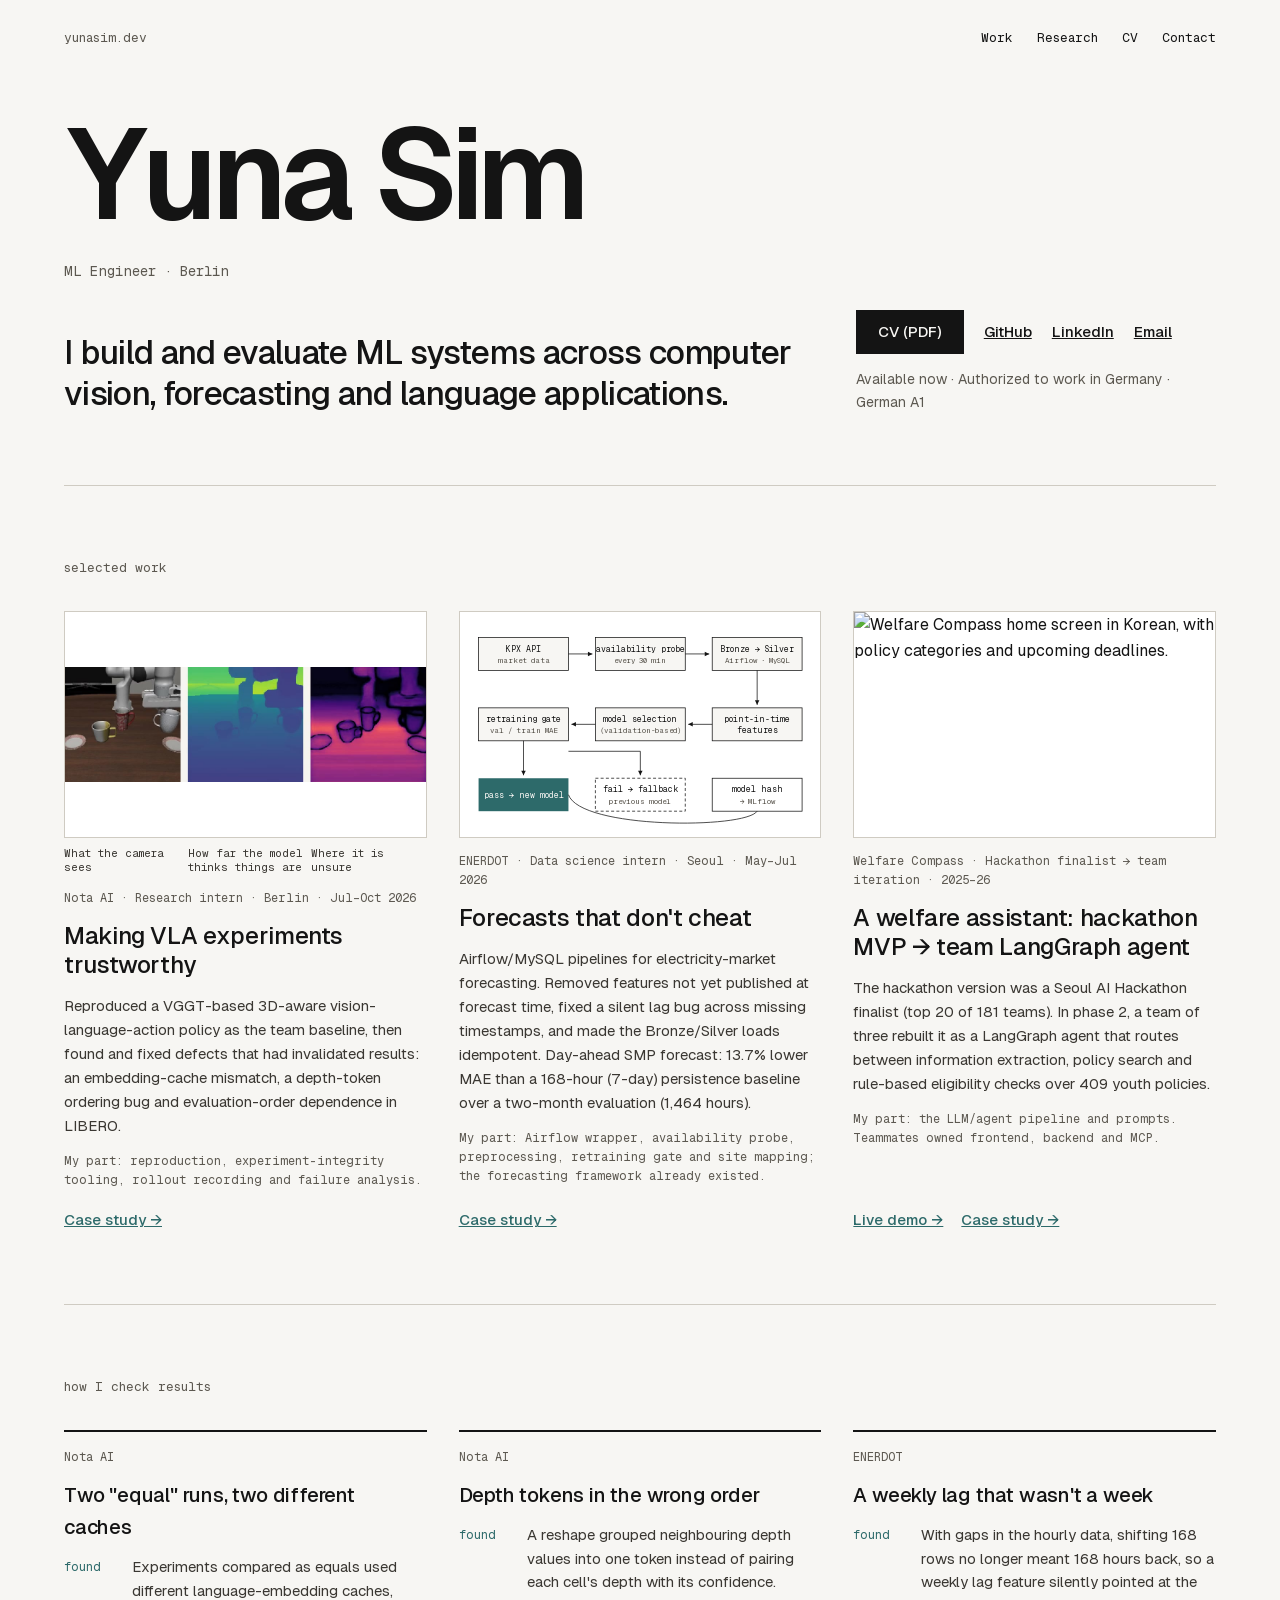
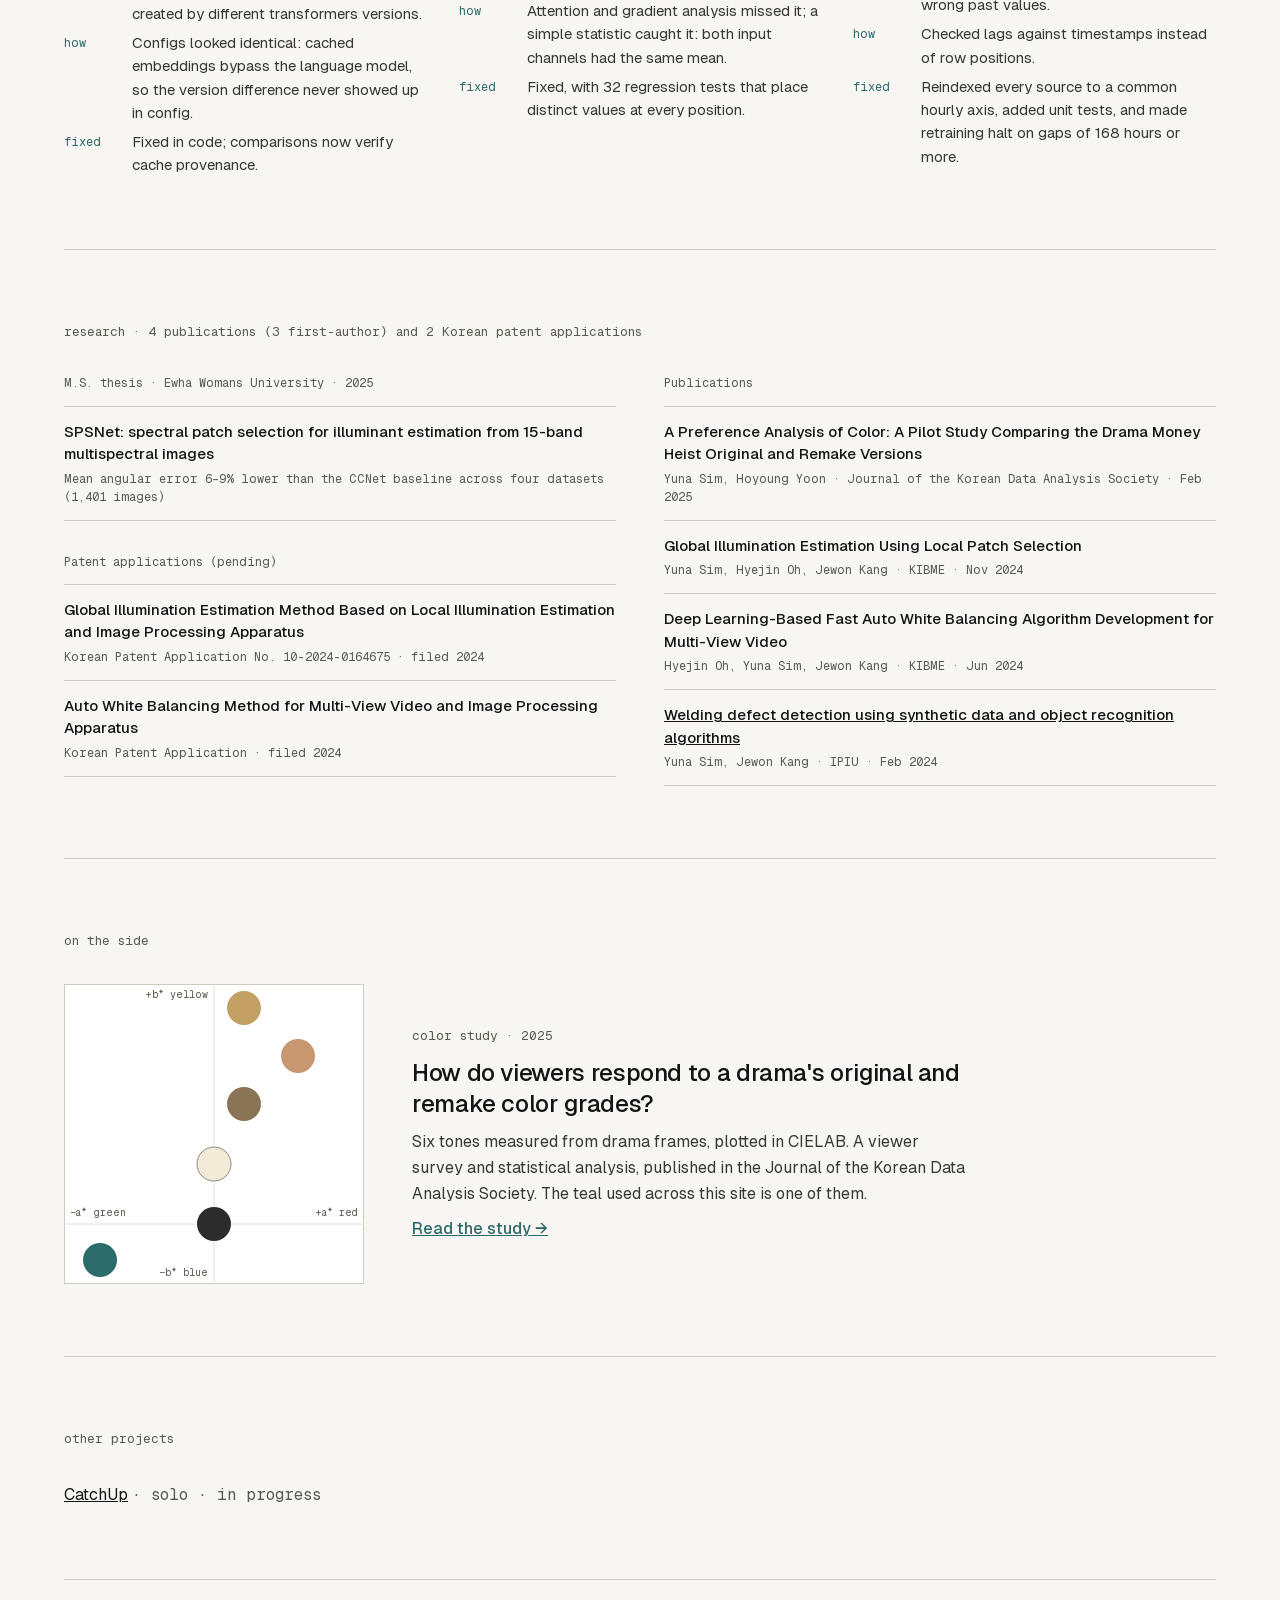
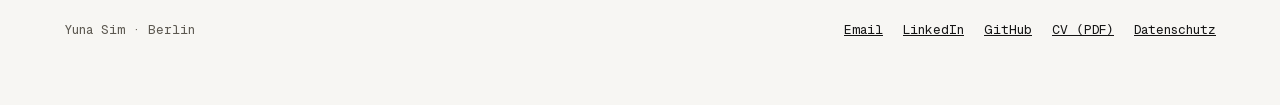
==== commit 996cbf9b: "content: apply Welfare Compass fact sheet, update home tile - Phase 1: role, 52 programs (CONFIRM: p" ====
--- a/index.html
+++ b/index.html
@@ -110,9 +110,9 @@
     <article class="tile">
       <div class="visual"><img class="shot" src="images/welfare-compass-v2-main.png" alt="Welfare Compass home screen in Korean, with policy categories and upcoming deadlines." loading="lazy" width="2278" height="1596"></div>
       <span class="meta">Welfare Compass · Hackathon finalist → team iteration · 2025–26</span>
-      <h3>A welfare-policy assistant for 300+ programs</h3>
-      <p>Started as a RAG MVP that reached the Seoul AI Hackathon finals (top 20 of 181 teams). The team later extended it into a LangGraph ReAct agent that routes between information extraction, hybrid policy retrieval and rule-based eligibility checks.</p>
-      <span class="part">My part: led the idea and built the MVP's retrieval and generation; in the agent version, the LLM agent and user-profile memory. Teammates owned frontend, backend and MCP.</span>
+      <h3>A welfare assistant: hackathon MVP → team LangGraph agent</h3>
+      <p>The hackathon version was a Seoul AI Hackathon finalist (top 20 of 181 teams). In phase 2, a team of three rebuilt it as a LangGraph agent that routes between information extraction, policy search and rule-based eligibility checks over 409 youth policies.</p>
+      <span class="part">My part: the LLM/agent pipeline and prompts. Teammates owned frontend, backend and MCP.</span>
       <div class="more"><a href="https://welfare-compass-v2.vercel.app/">Live demo →</a><a href="welfare-compass.html">Case study →</a></div>
     </article>
 
--- a/assets/site.css
+++ b/assets/site.css
@@ -64,6 +64,7 @@
 .research li{padding:14px 0;border-top:1px solid var(--rule);font-size:15px;line-height:1.5}
 .research li:last-child{border-bottom:1px solid var(--rule)}
 .research li .t{display:block;font-weight:500;color:var(--text)}
+.research li a.t:hover{color:var(--accent)}
 .research li .s{display:block;font-family:var(--mono);font-size:12px;color:var(--muted);margin-top:4px}
 
 /* side */
@@ -92,10 +93,65 @@
 .article h2{margin:56px 0 14px;font-family:var(--mono);font-size:13px;font-weight:400;color:var(--muted)}
 .article p,.article li{color:var(--text-2);font-size:16px}
 .article p{margin:0 0 14px}
-.article ul{margin:0 0 14px;padding-left:1.2em}
+.article ul,.article ol{margin:0 0 14px;padding-left:1.2em}
 .article li{margin-bottom:8px}
 .article .part{font-family:var(--mono);font-size:13px;color:var(--muted)}
 .article a{color:var(--accent)}
 .article figure{margin:32px 0}
 .article figure img,.article figure video{width:100%;height:auto;display:block;background:#FFFFFF;border:1px solid var(--rule)}
 .article figcaption{font-family:var(--mono);font-size:12px;color:var(--muted);margin-top:8px}
+.article h3{margin:28px 0 8px;font-size:18px;font-weight:500;letter-spacing:-.01em}
+.article .phase{font-family:var(--sans);color:var(--text);margin:64px 0 0;padding-top:24px;border-top:2px solid var(--text);font-size:clamp(24px,3vw,32px);font-weight:600;letter-spacing:-.025em;line-height:1.15}
+.article .phase + .meta{margin-top:8px}
+.article blockquote{margin:16px 0;padding:0 0 0 16px;border-left:2px solid var(--accent);color:var(--text-2);font-size:17px}
+.article code{font-family:var(--mono);font-size:.88em}
+/* figure grids: images stay inside the column at any width */
+.figs{display:grid;gap:12px;grid-template-columns:repeat(var(--cols,3),minmax(0,1fr))}
+.figs figure{margin:0}
+.figs img{width:100%;height:auto;display:block;background:#FFFFFF;border:1px solid var(--rule)}
+.figs .cap{font-family:var(--mono);font-size:12px;color:var(--muted);margin-top:6px}
+@media (max-width:560px){ .figs{--cols:2} .figs.keep{--cols:3} .figs.stack{--cols:1} }
+/* finding -> decision pairs */
+.pairs{display:grid;gap:20px;margin:16px 0}
+.pair{display:grid;grid-template-columns:minmax(0,1fr) minmax(0,1fr);gap:16px;border-top:1px solid var(--rule);padding-top:14px}
+.pair .k{display:block;font-family:var(--mono);font-size:12px;color:var(--accent);margin-bottom:4px}
+.pair p{margin:0;font-size:15px}
+@media (max-width:560px){ .pair{grid-template-columns:minmax(0,1fr)} }
+/* results table */
+.table-wrap{overflow-x:auto;margin:16px 0}
+.article table{border-collapse:collapse;width:100%;font-size:15px}
+.article th,.article td{text-align:left;padding:8px 6px;border-bottom:1px solid var(--rule);color:var(--text-2)}
+.article th{font-family:var(--mono);font-size:12px;font-weight:400;color:var(--muted)}
+.article td.num,.article th.num{text-align:right;font-variant-numeric:tabular-nums}
+.article tr.best td{color:var(--text);font-weight:500}
+/* ownership labels */
+.own{font-family:var(--mono);font-size:12px;color:var(--muted)}
+.own.mine{color:var(--accent)}
+.tile .visual img.shot{object-fit:cover;object-position:top}
+/* old-page components, restyled: highlight box, inline stats, methods lists, roadmap */
+.callout{margin:20px 0;padding:14px 16px;border-left:2px solid var(--accent);background:#FFFFFF}
+.callout p{margin:0;color:var(--text-2)}
+.facts{display:grid;gap:12px 24px;grid-template-columns:repeat(auto-fit,minmax(180px,1fr));margin:20px 0;padding:16px 0;border-top:1px solid var(--rule);border-bottom:1px solid var(--rule)}
+.facts div{font-size:15px;color:var(--text-2)}
+.facts b{display:block;font-weight:500;color:var(--text)}
+.facts span{display:block;font-family:var(--mono);font-size:12px;color:var(--muted);margin-top:2px}
+.chips{list-style:none;margin:8px 0 16px;padding:0;font-family:var(--mono);font-size:13px;color:var(--text-2);line-height:1.8}
+.chips li{display:inline;margin:0}
+.chips li + li::before{content:" · ";color:var(--muted)}
+.chips-group{display:grid;grid-template-columns:110px minmax(0,1fr);gap:4px 16px;margin:8px 0 16px}
+.chips-group dt{font-family:var(--mono);font-size:12px;color:var(--muted);padding-top:3px}
+.chips-group dd{margin:0}
+.chips-group .chips{margin:0}
+@media (max-width:560px){ .chips-group{grid-template-columns:minmax(0,1fr)} .chips-group dt{padding-top:8px} }
+.steps{list-style:none;padding:0;margin:16px 0;counter-reset:s}
+.steps > li{counter-increment:s;position:relative;padding:0 0 0 36px;margin:0 0 16px}
+.steps > li::before{content:counter(s);position:absolute;left:0;top:0;font-family:var(--mono);font-size:13px;color:var(--accent)}
+.steps h3{margin:0 0 4px;font-size:16px}
+.steps p{margin:0}
+.findings{list-style:none;padding:0;margin:16px 0}
+.findings > li{display:grid;grid-template-columns:40px minmax(0,1fr);gap:0 12px;padding:14px 0;border-top:1px solid var(--rule)}
+.findings .n{font-family:var(--mono);font-size:13px;color:var(--accent);padding-top:3px}
+.findings h3{margin:0 0 6px;font-size:17px}
+.findings p{margin:0}
+.roadmap h3{margin-top:20px}
+.roadmap .k{font-family:var(--mono);font-size:12px;color:var(--muted);font-weight:400;margin-left:6px}
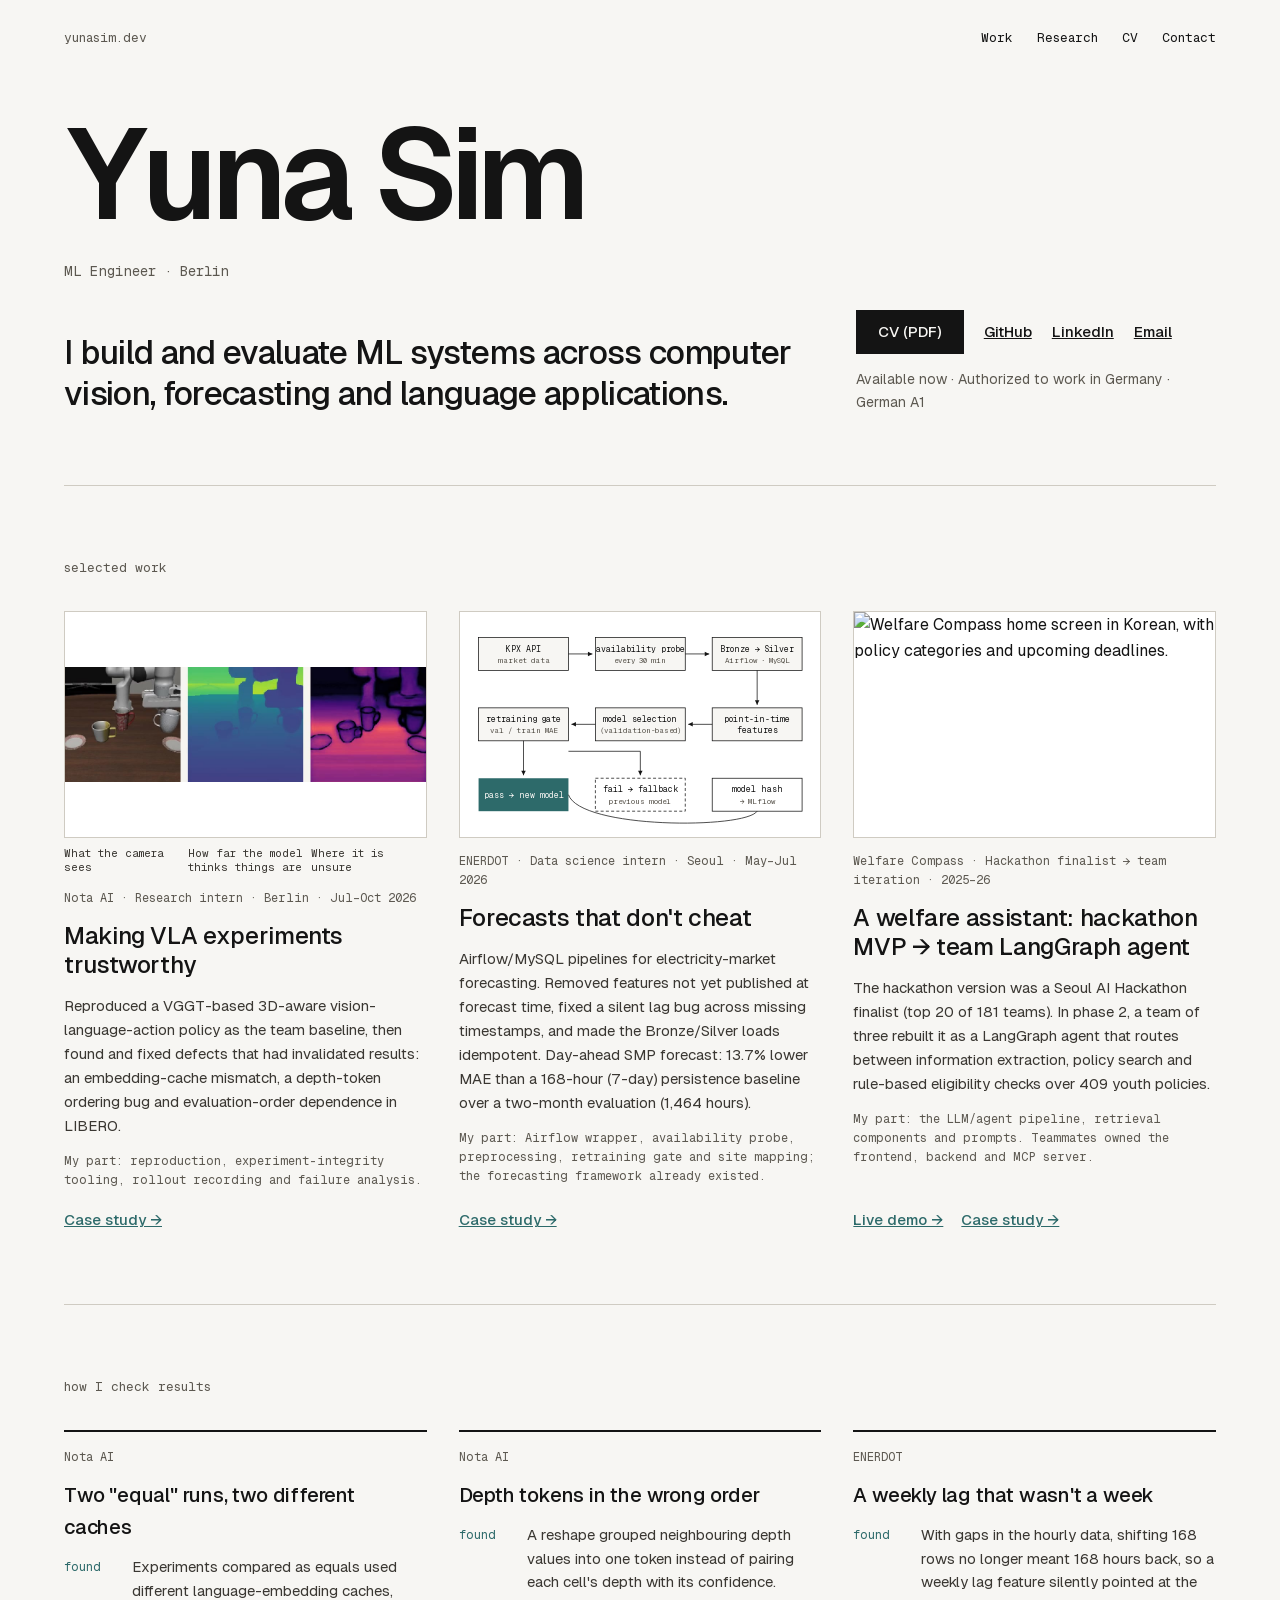
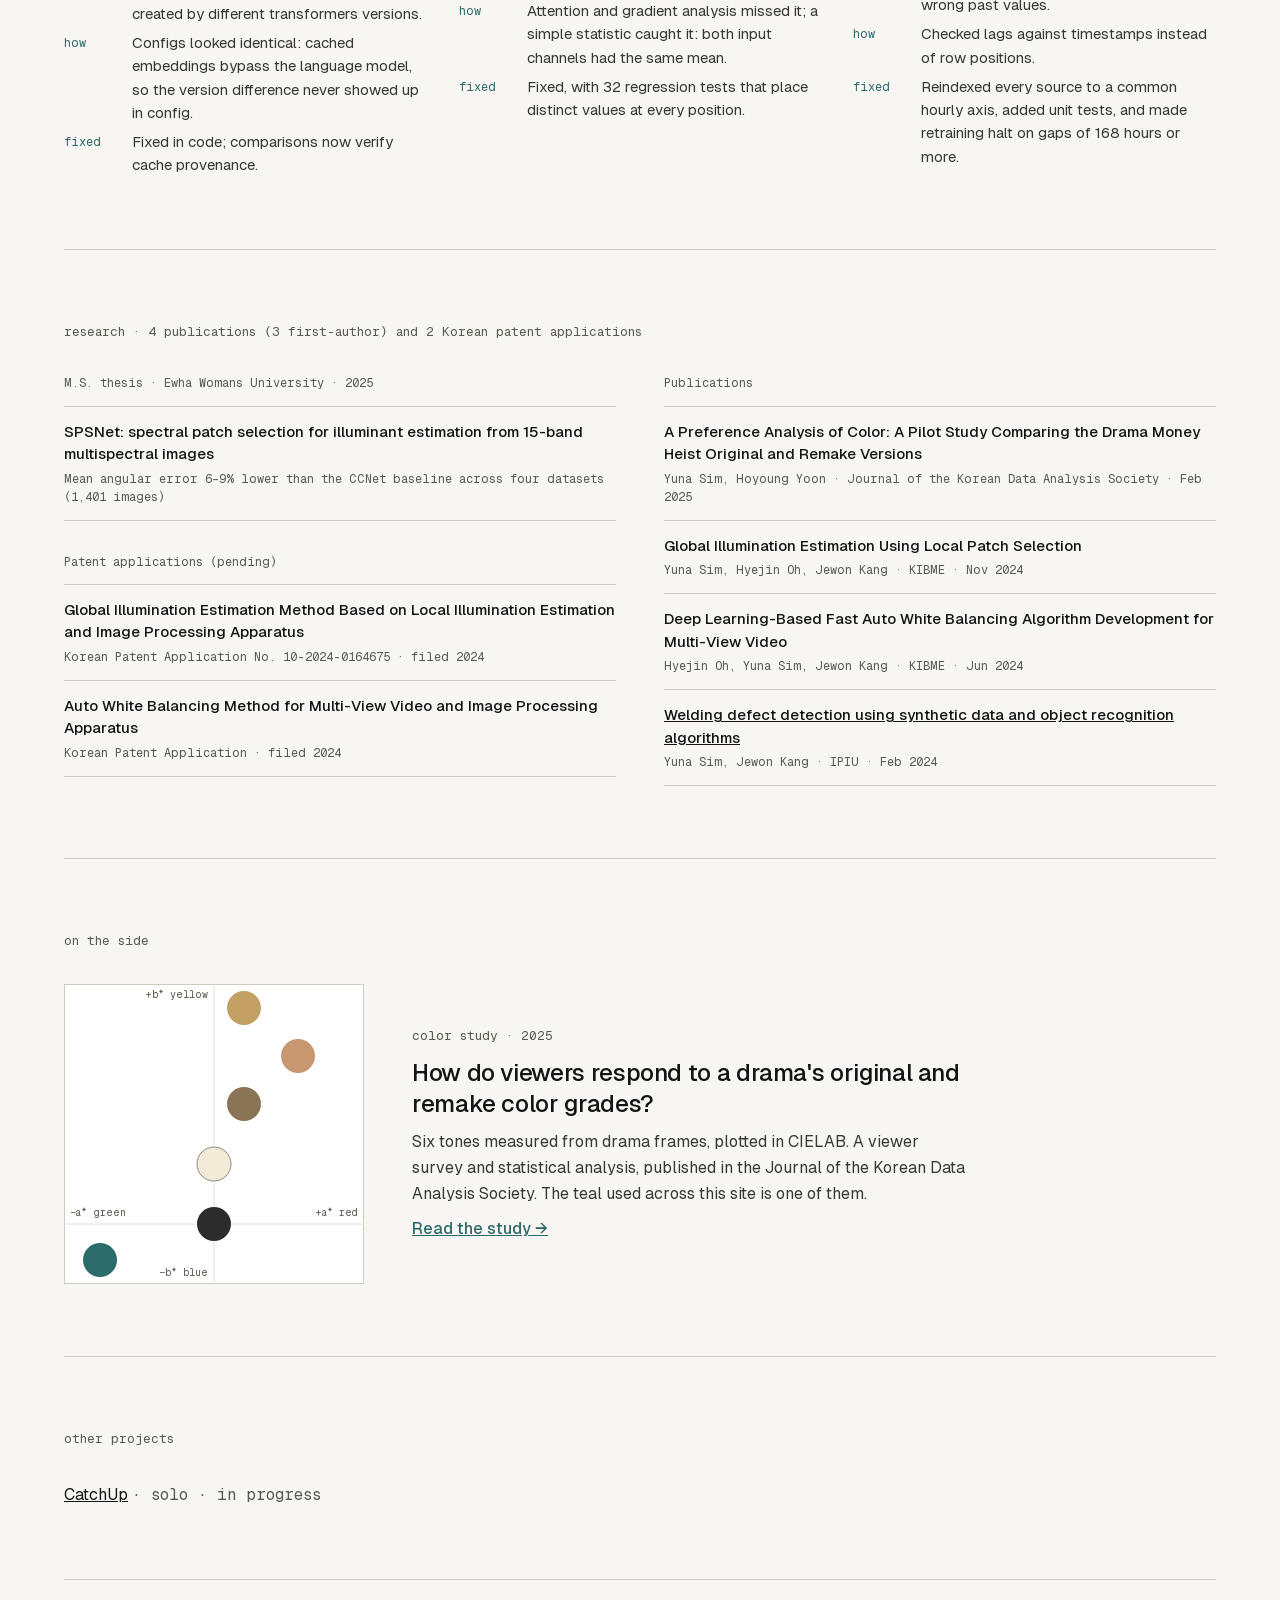
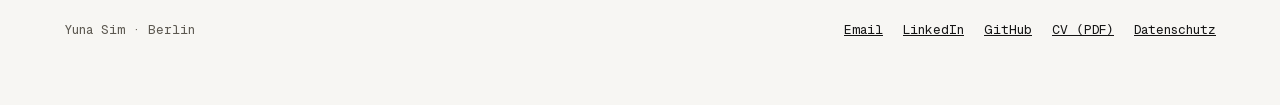
==== commit 8c8e53ee: "content: post-merge review fixes for Welfare, drama, welding and caption styles Merge the Welfare ma" ====
--- a/index.html
+++ b/index.html
@@ -44,7 +44,7 @@
     <article class="tile">
       <div class="visual strip">
         <video src="images/nota/depth_strip.mp4" poster="images/nota/depth_strip.jpg" autoplay muted loop playsinline aria-label="A robot arm reaching toward mugs, shown as the camera image, the depth the model predicts, and where it is unsure."></video>
-        <img class="poster-fallback" src="images/nota/depth_strip.jpg" alt="" style="display:none">
+        <img class="poster-fallback" src="images/nota/depth_strip.jpg" alt="A robot arm reaching toward mugs, shown as the camera image, the depth the model predicts, and where it is unsure." style="display:none">
       </div>
       <div class="vcap" aria-hidden="true"><span>What the camera sees</span><span>How far the model thinks things are</span><span>Where it is unsure</span></div>
       <span class="meta">Nota AI · Research intern · Berlin · Jul–Oct 2026</span>
@@ -112,7 +112,7 @@
       <span class="meta">Welfare Compass · Hackathon finalist → team iteration · 2025–26</span>
       <h3>A welfare assistant: hackathon MVP → team LangGraph agent</h3>
       <p>The hackathon version was a Seoul AI Hackathon finalist (top 20 of 181 teams). In phase 2, a team of three rebuilt it as a LangGraph agent that routes between information extraction, policy search and rule-based eligibility checks over 409 youth policies.</p>
-      <span class="part">My part: the LLM/agent pipeline and prompts. Teammates owned frontend, backend and MCP.</span>
+      <span class="part">My part: the LLM/agent pipeline, retrieval components and prompts. Teammates owned the frontend, backend and MCP server.</span>
       <div class="more"><a href="https://welfare-compass-v2.vercel.app/">Live demo →</a><a href="welfare-compass.html">Case study →</a></div>
     </article>
 
--- a/assets/site.css
+++ b/assets/site.css
@@ -125,7 +125,7 @@
 .article td.num,.article th.num{text-align:right;font-variant-numeric:tabular-nums}
 .article tr.best td{color:var(--text);font-weight:500}
 /* ownership labels */
-.own{font-family:var(--mono);font-size:12px;color:var(--muted)}
+.own,.article .own{font-family:var(--mono);font-size:12px;color:var(--muted)}
 .own.mine{color:var(--accent)}
 .tile .visual img.shot{object-fit:cover;object-position:top}
 /* old-page components, restyled: highlight box, inline stats, methods lists, roadmap */
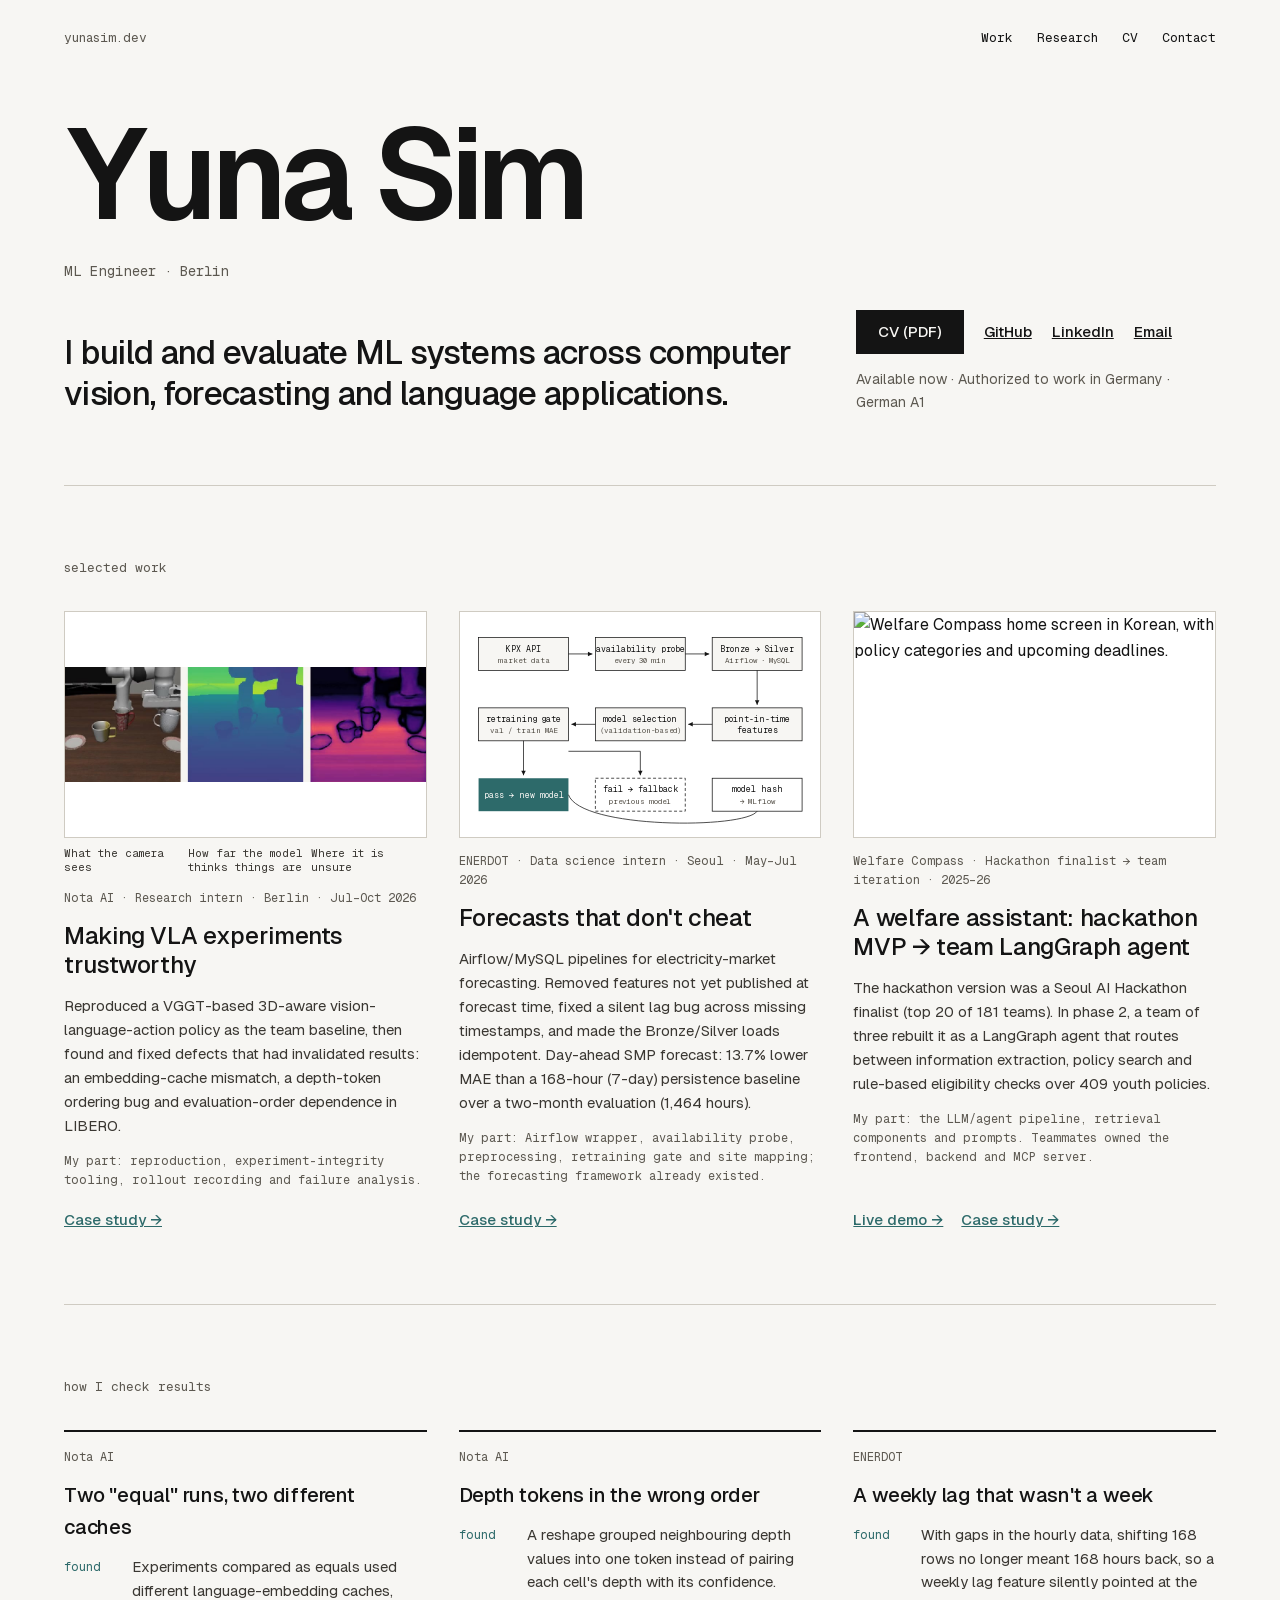
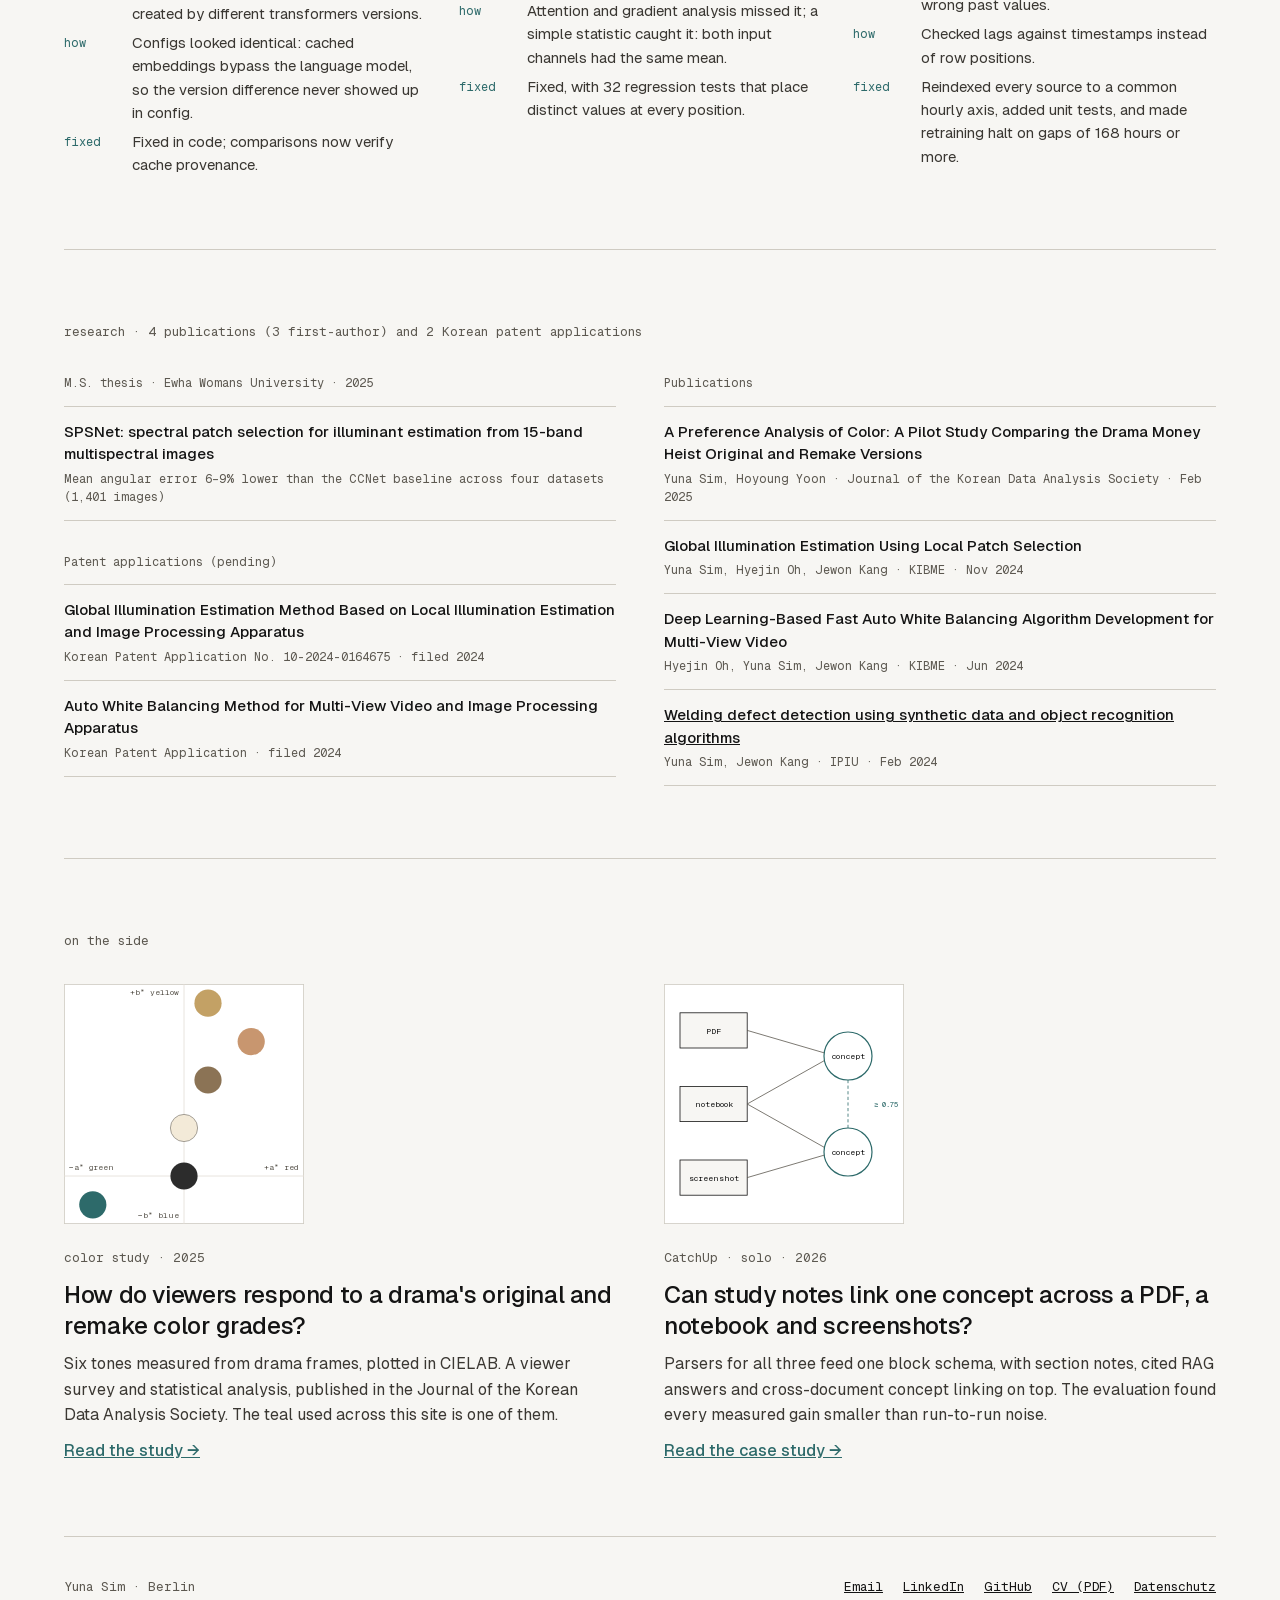
==== commit 8ffbb91e: "content: add CatchUp case study, move CatchUp into on the side New catchup.html on the case-study te" ====
--- a/index.html
+++ b/index.html
@@ -174,6 +174,7 @@
 
 <section id="color-study" aria-labelledby="side-h">
   <h2 class="label" id="side-h">on the side</h2>
+  <div class="side-grid">
   <div class="side-study">
     <svg viewBox="0 0 300 300" role="img" aria-label="Six tones measured from drama frames plotted in the CIELAB a-star b-star plane: five warm tones in the upper right, one teal alone in the lower left.">
       <rect x="0.5" y="0.5" width="299" height="299" fill="#FFFFFF" stroke="#CFCBC2"/>
@@ -196,11 +197,27 @@
       <p><a href="drama-color.html" style="color:var(--accent);font-weight:500">Read the study →</a></p>
     </div>
   </div>
-</section>
-
-<section id="other" aria-labelledby="other-h">
-  <h2 class="label" id="other-h">other projects</h2>
-  <p style="margin:0"><a href="https://github.com/yunaism/catchup">CatchUp</a> <span class="mono" style="color:var(--muted)">· solo · in progress</span></p>
+  <div class="side-study">
+    <svg viewBox="0 0 300 300" role="img" aria-label="Three source documents, a PDF, a notebook and a screenshot, each pointing to shared concepts; one link between concepts is drawn dashed and labelled cos 0.75 or more.">
+      <rect x="0.5" y="0.5" width="299" height="299" fill="#FFFFFF" stroke="#CFCBC2"/>
+      <g font-family="Geist Mono, monospace" font-size="10" fill="#141414" text-anchor="middle">
+        <g fill="#F7F6F3" stroke="#141414"><rect x="20" y="36" width="84" height="44"/><rect x="20" y="128" width="84" height="44"/><rect x="20" y="220" width="84" height="44"/></g>
+        <text x="62" y="62">PDF</text><text x="62" y="154">notebook</text><text x="62" y="246">screenshot</text>
+        <g fill="#FFFFFF" stroke="#2D6A6A" stroke-width="1.5"><circle cx="230" cy="90" r="30"/><circle cx="230" cy="210" r="30"/></g>
+        <text x="230" y="94">concept</text><text x="230" y="214">concept</text>
+        <g stroke="#5C5850" fill="none"><path d="M104 58 L200 86"/><path d="M104 150 L200 96"/><path d="M104 150 L200 204"/><path d="M104 242 L200 214"/></g>
+        <path d="M230 120 V180" stroke="#2D6A6A" stroke-dasharray="4 3"/>
+        <text x="262" y="154" font-size="9" fill="#2D6A6A" text-anchor="start">≥ 0.75</text>
+      </g>
+    </svg>
+    <div class="txt">
+      <span class="label">CatchUp · solo · 2026</span>
+      <p class="q">Can study notes link one concept across a PDF, a notebook and screenshots?</p>
+      <p style="color:var(--text-2)">Parsers for all three feed one block schema, with section notes, cited RAG answers and cross-document concept linking on top. The evaluation found every measured gain smaller than run-to-run noise.</p>
+      <p><a href="catchup.html" style="color:var(--accent);font-weight:500">Read the case study →</a></p>
+    </div>
+  </div>
+  </div>
 </section>
 
 <footer id="contact">
--- a/assets/site.css
+++ b/assets/site.css
@@ -73,13 +73,16 @@
 .side-study .txt{flex:1 1 320px;max-width:560px;display:flex;flex-direction:column;gap:10px}
 .side-study .txt p{margin:0}
 .side-study .q{font-size:24px;line-height:1.3;font-weight:500;letter-spacing:-.015em}
+.side-grid{display:grid;grid-template-columns:minmax(0,1fr) minmax(0,1fr);gap:48px}
+.side-grid .side-study{align-items:flex-start;gap:24px}
+.side-grid .side-study svg{flex-basis:240px;max-width:240px}
 
 footer{border-top:1px solid var(--rule);padding:40px 0 64px;display:flex;flex-wrap:wrap;justify-content:space-between;gap:20px;font-family:var(--mono);font-size:13px;color:var(--muted)}
 footer .links{display:flex;flex-wrap:wrap;gap:20px}
 
 @media (max-width:1000px){
   .tiles,.checks{grid-template-columns:minmax(0,1fr)}
-  .research{grid-template-columns:minmax(0,1fr)}
+  .research,.side-grid{grid-template-columns:minmax(0,1fr)}
   .tile .visual{aspect-ratio:16/9}
   .tile .visual.strip{aspect-ratio:1000/320}
 }
@@ -87,6 +90,7 @@
 
 /* Long-form pages (case studies, legal). Same tokens, single text column. */
 .article{max-width:760px;padding:40px 0 72px}
+.article.case{margin-left:auto;margin-right:auto}
 .article h1{margin:0 0 16px;font-size:clamp(40px,6vw,72px);line-height:.98;font-weight:600;letter-spacing:-.04em}
 .article .meta{font-family:var(--mono);font-size:13px;color:var(--muted);margin:0 0 24px}
 .article .lede{font-size:clamp(20px,2.2vw,26px);line-height:1.3;font-weight:500;letter-spacing:-.015em;margin:0 0 16px}
@@ -103,6 +107,7 @@
 .article h3{margin:28px 0 8px;font-size:18px;font-weight:500;letter-spacing:-.01em}
 .article .phase{font-family:var(--sans);color:var(--text);margin:64px 0 0;padding-top:24px;border-top:2px solid var(--text);font-size:clamp(24px,3vw,32px);font-weight:600;letter-spacing:-.025em;line-height:1.15}
 .article .phase + .meta{margin-top:8px}
+.article .headline{margin:8px 0 16px;font-size:clamp(24px,3vw,32px);font-weight:600;letter-spacing:-.025em;line-height:1.15;color:var(--text)}
 .article blockquote{margin:16px 0;padding:0 0 0 16px;border-left:2px solid var(--accent);color:var(--text-2);font-size:17px}
 .article code{font-family:var(--mono);font-size:.88em}
 /* figure grids: images stay inside the column at any width */
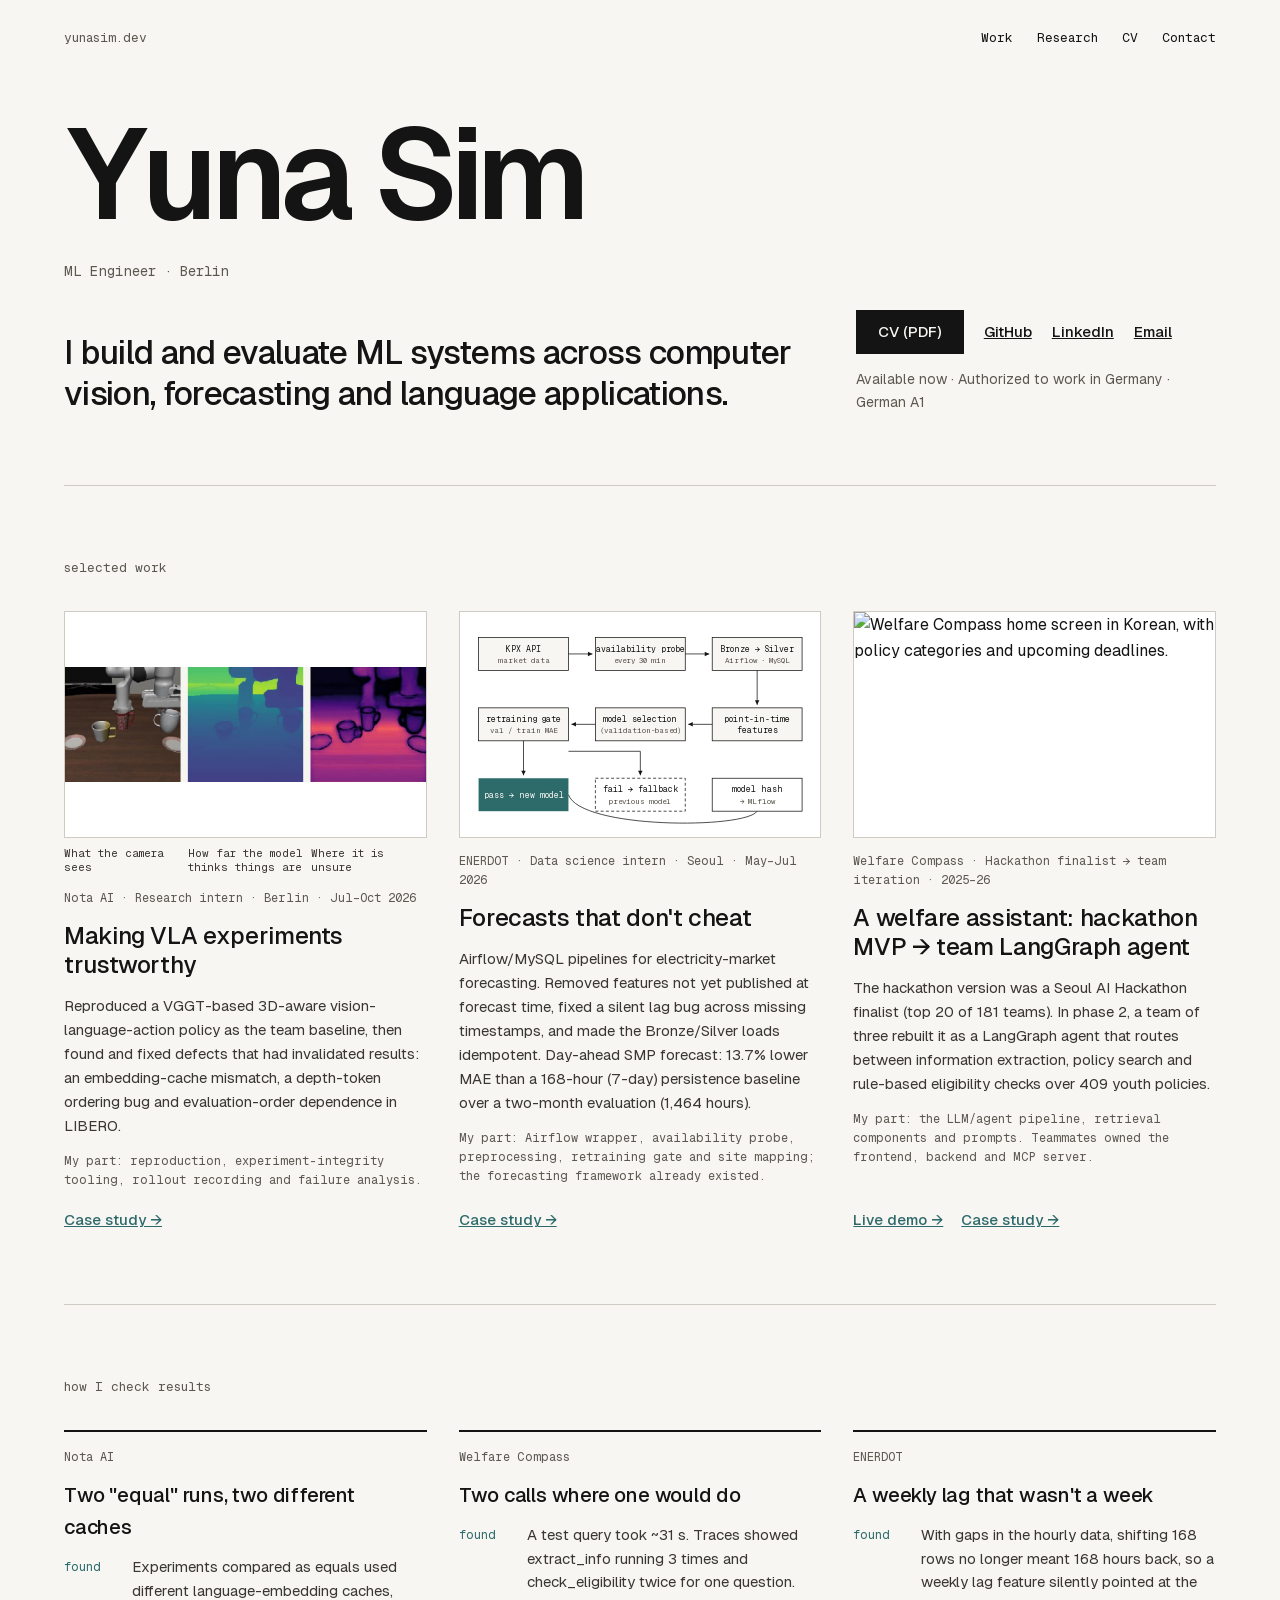
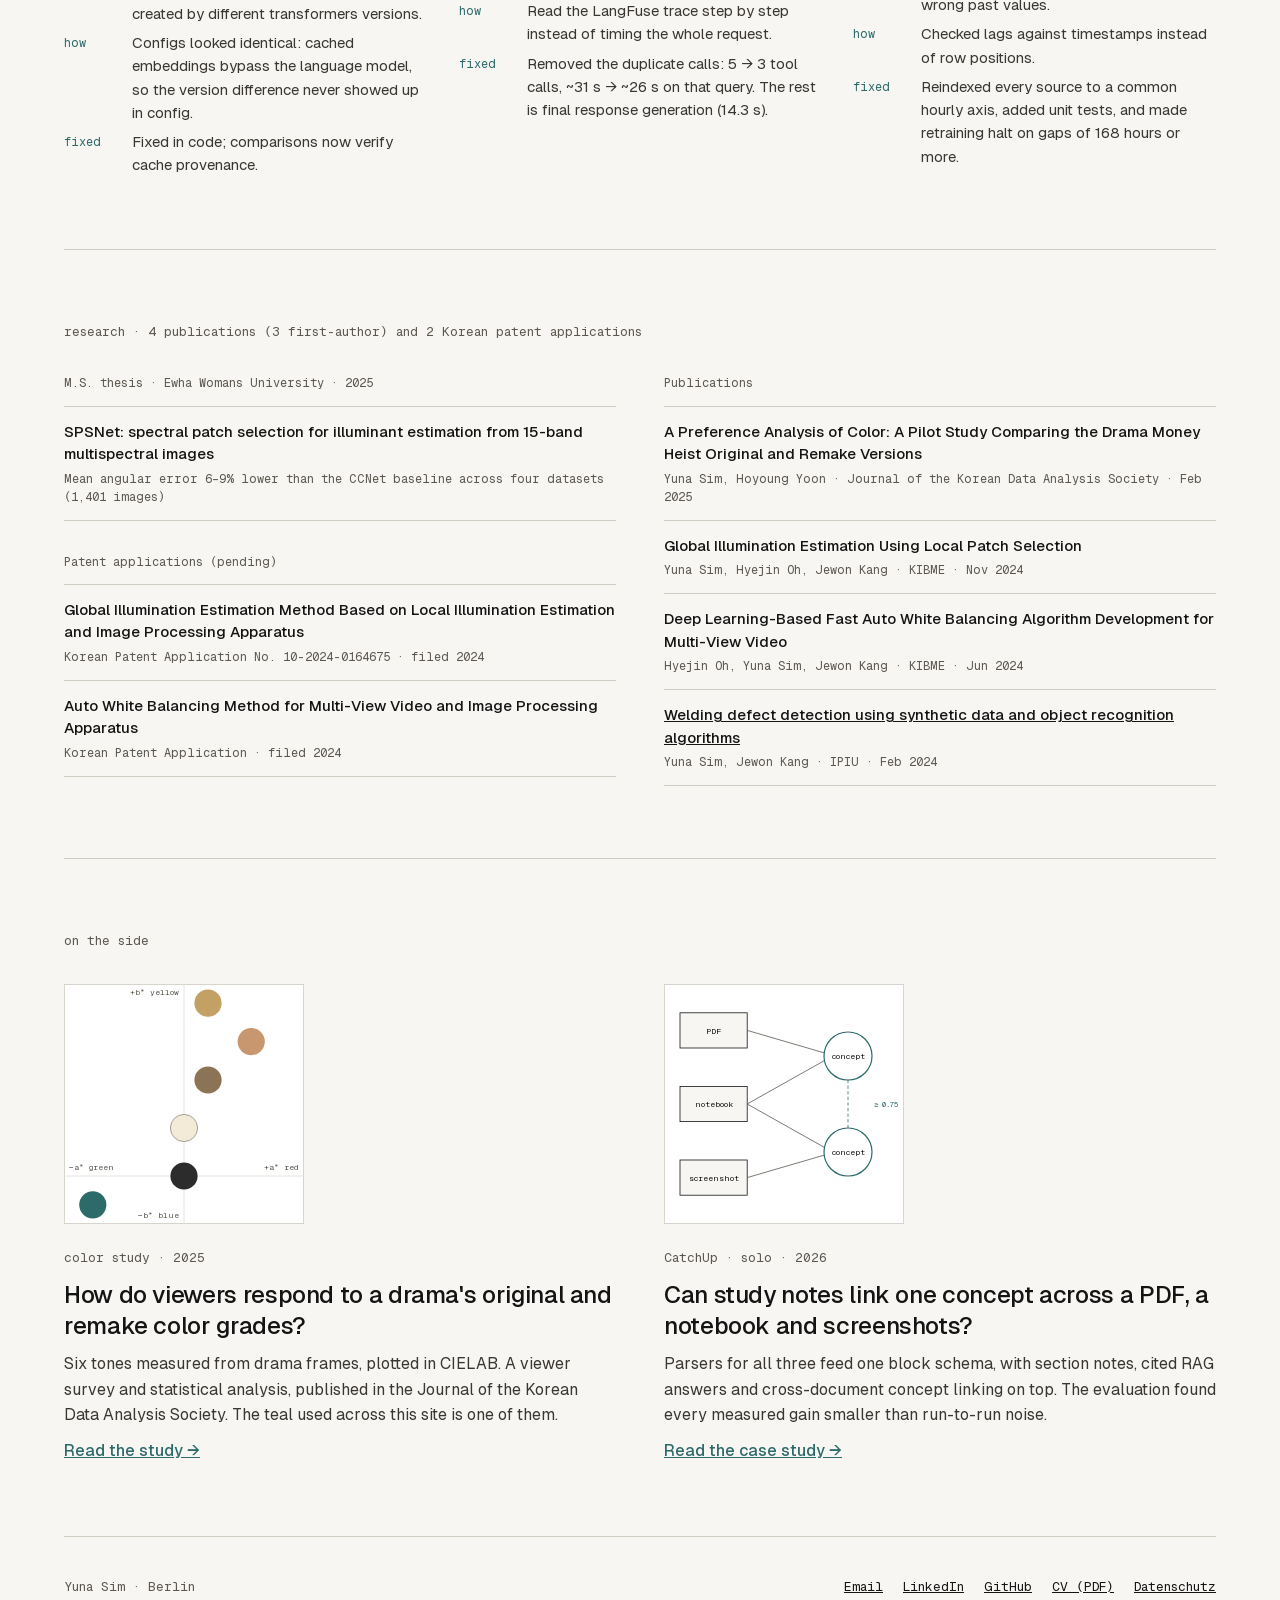
==== commit 71539149: "content: CatchUp wording fixes, Welfare trace card on home CatchUp: HF Spaces build predates concept" ====
--- a/index.html
+++ b/index.html
@@ -130,11 +130,11 @@
       <dt>fixed</dt><dd>Fixed in code; comparisons now verify cache provenance.</dd></dl>
     </div>
     <div class="check">
-      <span class="where">Nota AI</span>
-      <h3>Depth tokens in the wrong order</h3>
-      <dl><dt>found</dt><dd>A reshape grouped neighbouring depth values into one token instead of pairing each cell's depth with its confidence.</dd>
-      <dt>how</dt><dd>Attention and gradient analysis missed it; a simple statistic caught it: both input channels had the same mean.</dd>
-      <dt>fixed</dt><dd>Fixed, with 32 regression tests that place distinct values at every position.</dd></dl>
+      <span class="where">Welfare Compass</span>
+      <h3>Two calls where one would do</h3>
+      <dl><dt>found</dt><dd>A test query took ~31 s. Traces showed extract_info running 3 times and check_eligibility twice for one question.</dd>
+      <dt>how</dt><dd>Read the LangFuse trace step by step instead of timing the whole request.</dd>
+      <dt>fixed</dt><dd>Removed the duplicate calls: 5 → 3 tool calls, ~31 s → ~26 s on that query. The rest is final response generation (14.3 s).</dd></dl>
     </div>
     <div class="check">
       <span class="where">ENERDOT</span>
